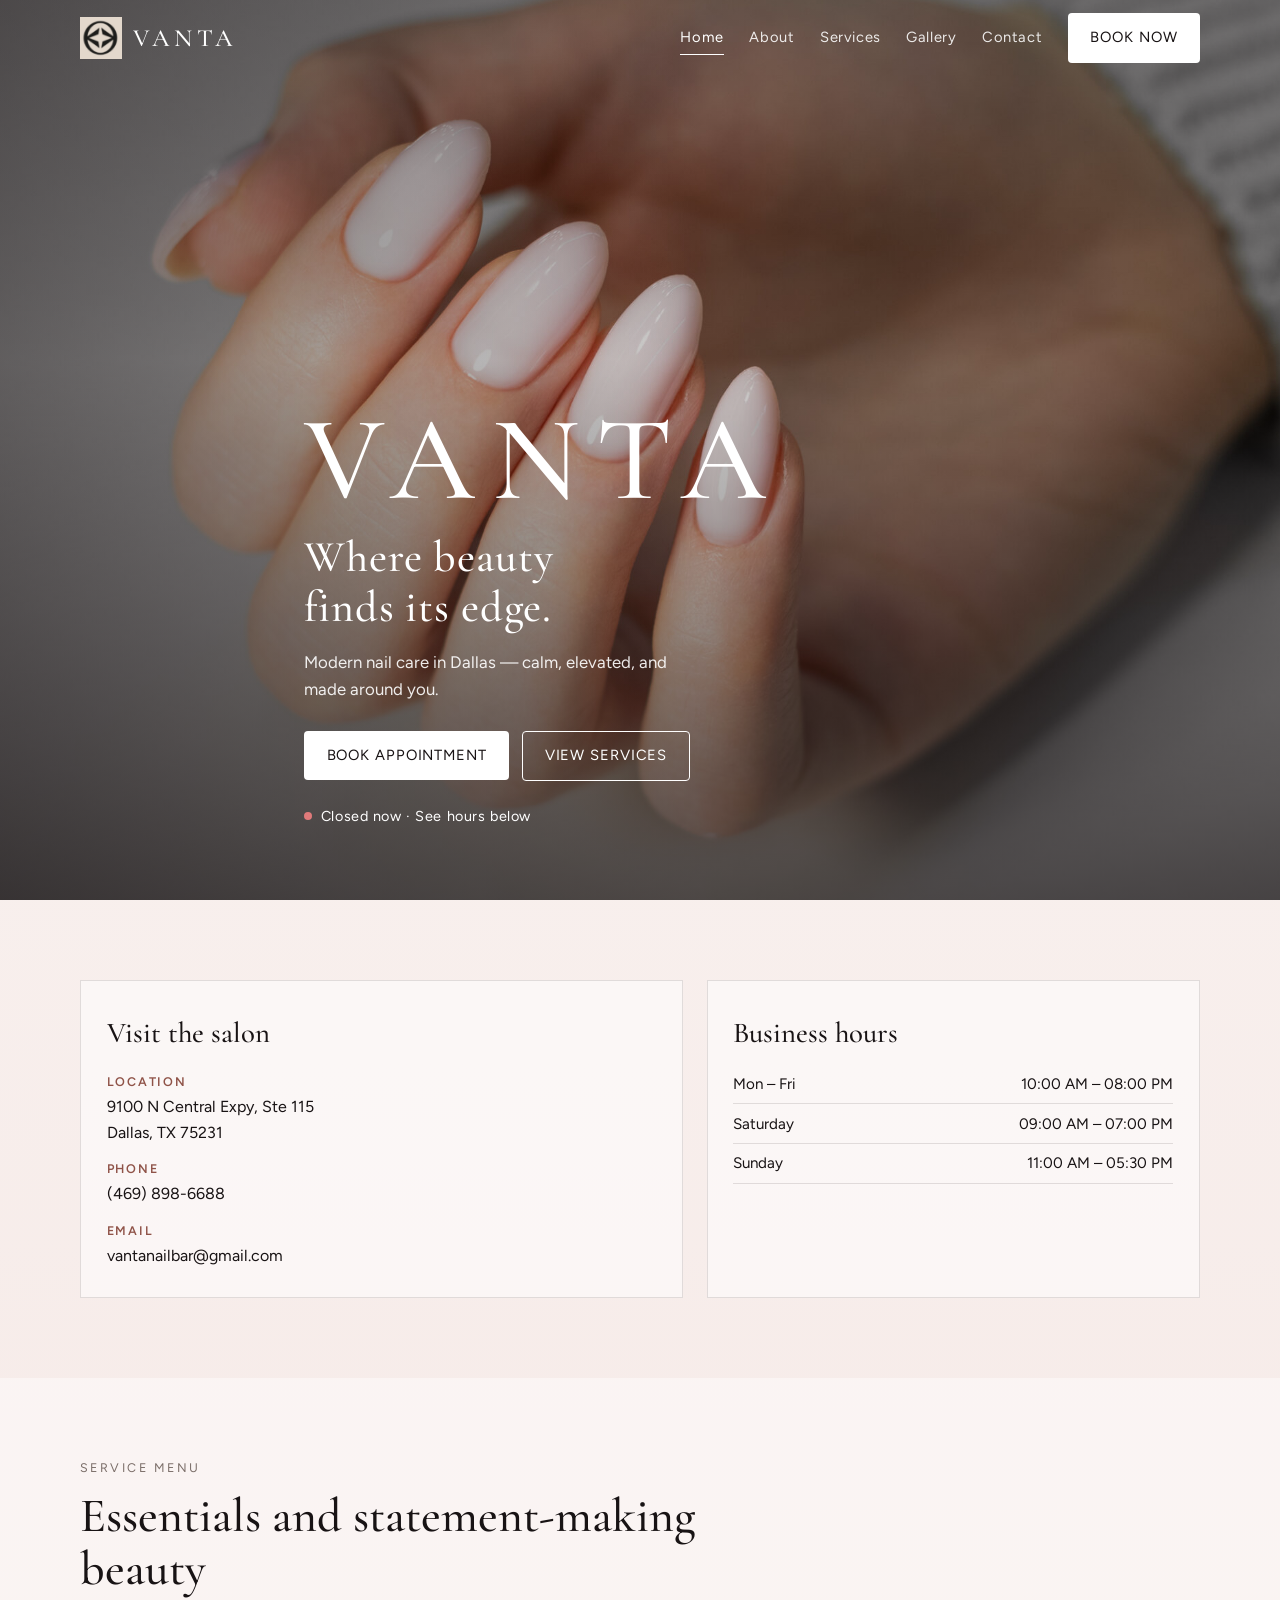
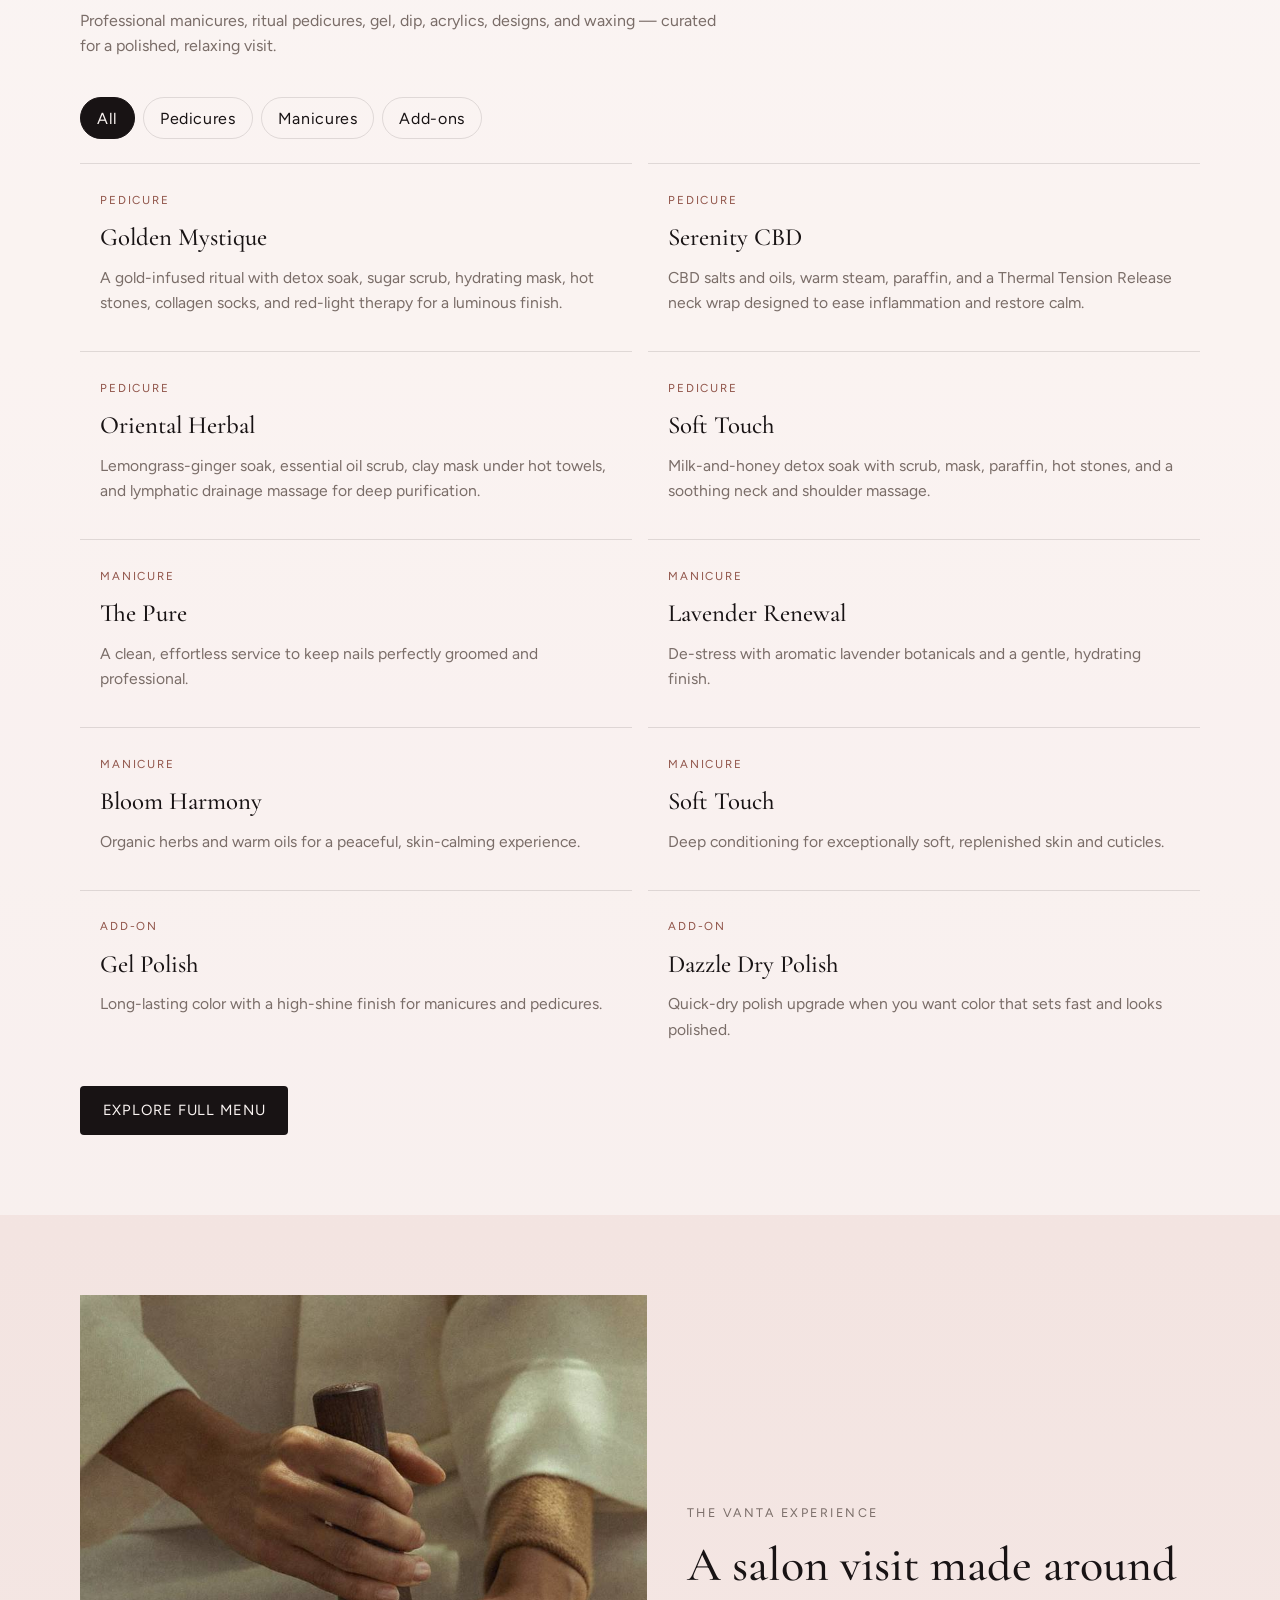
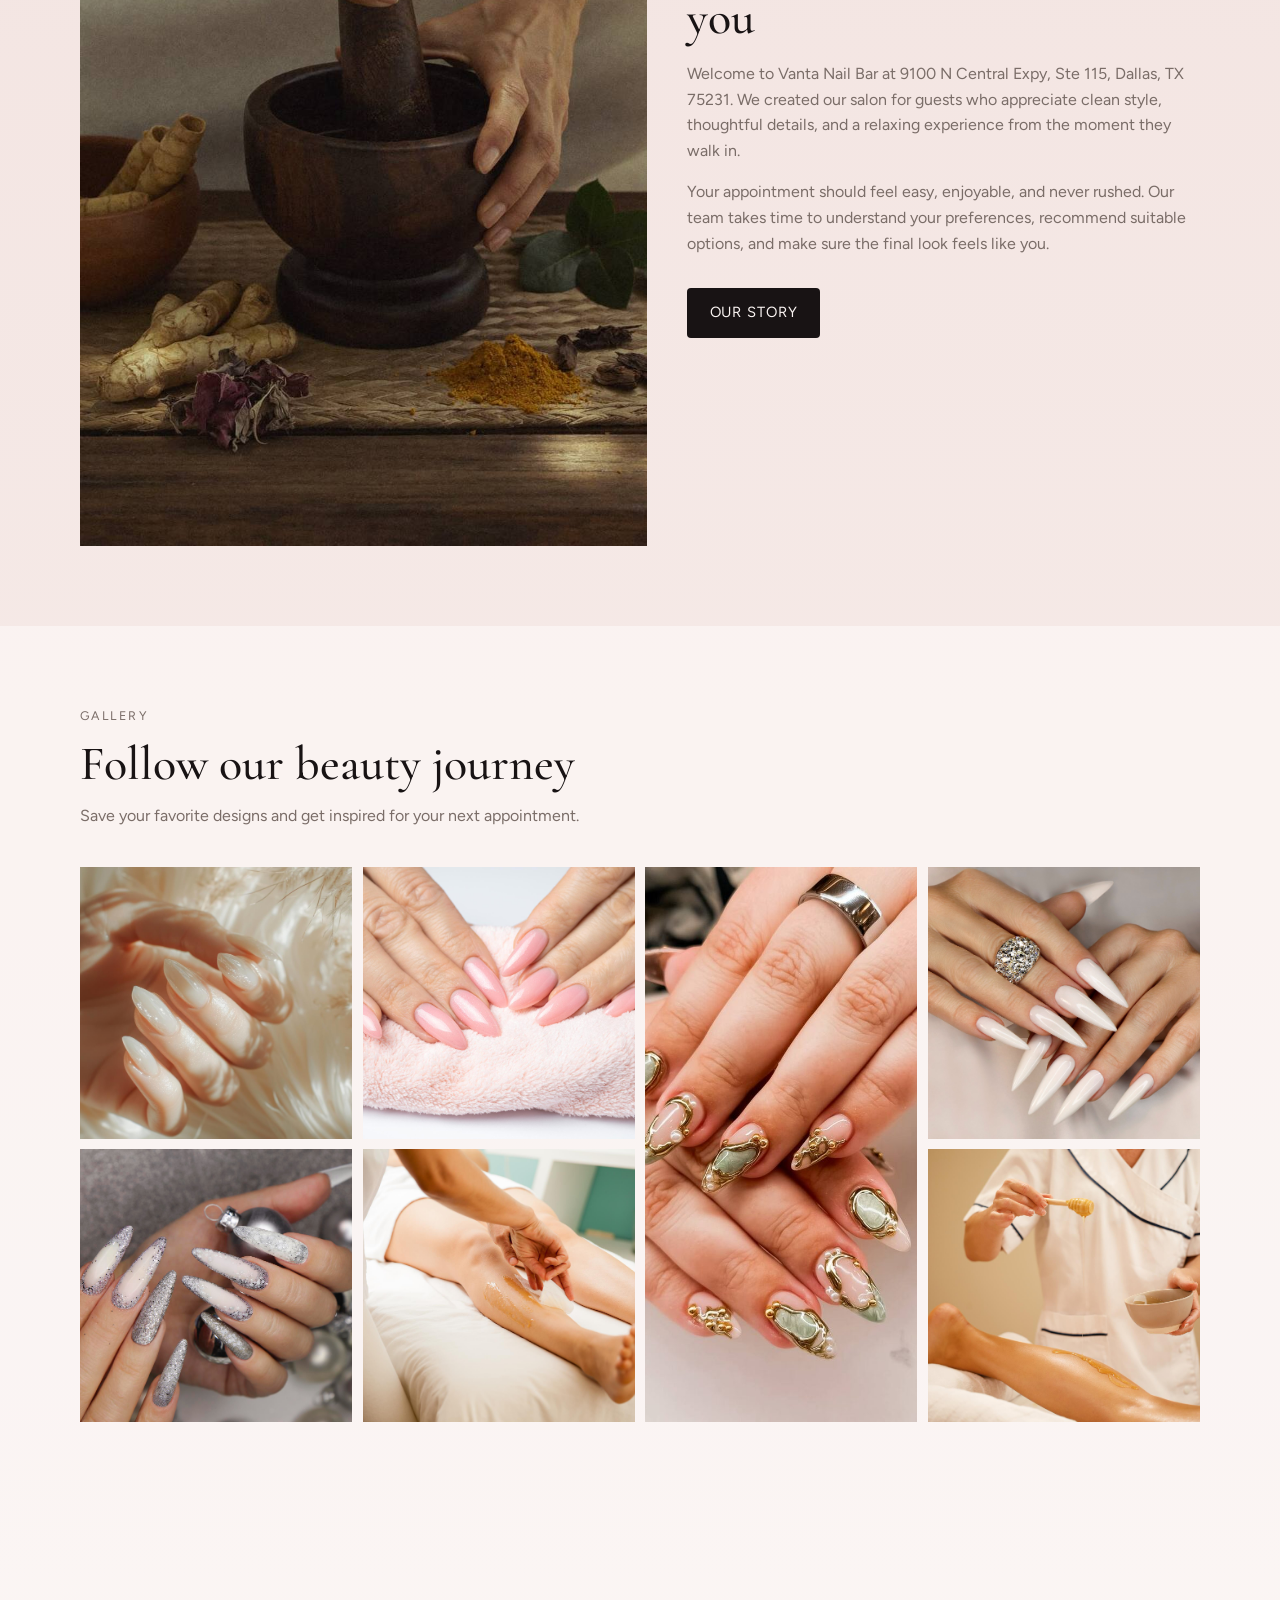
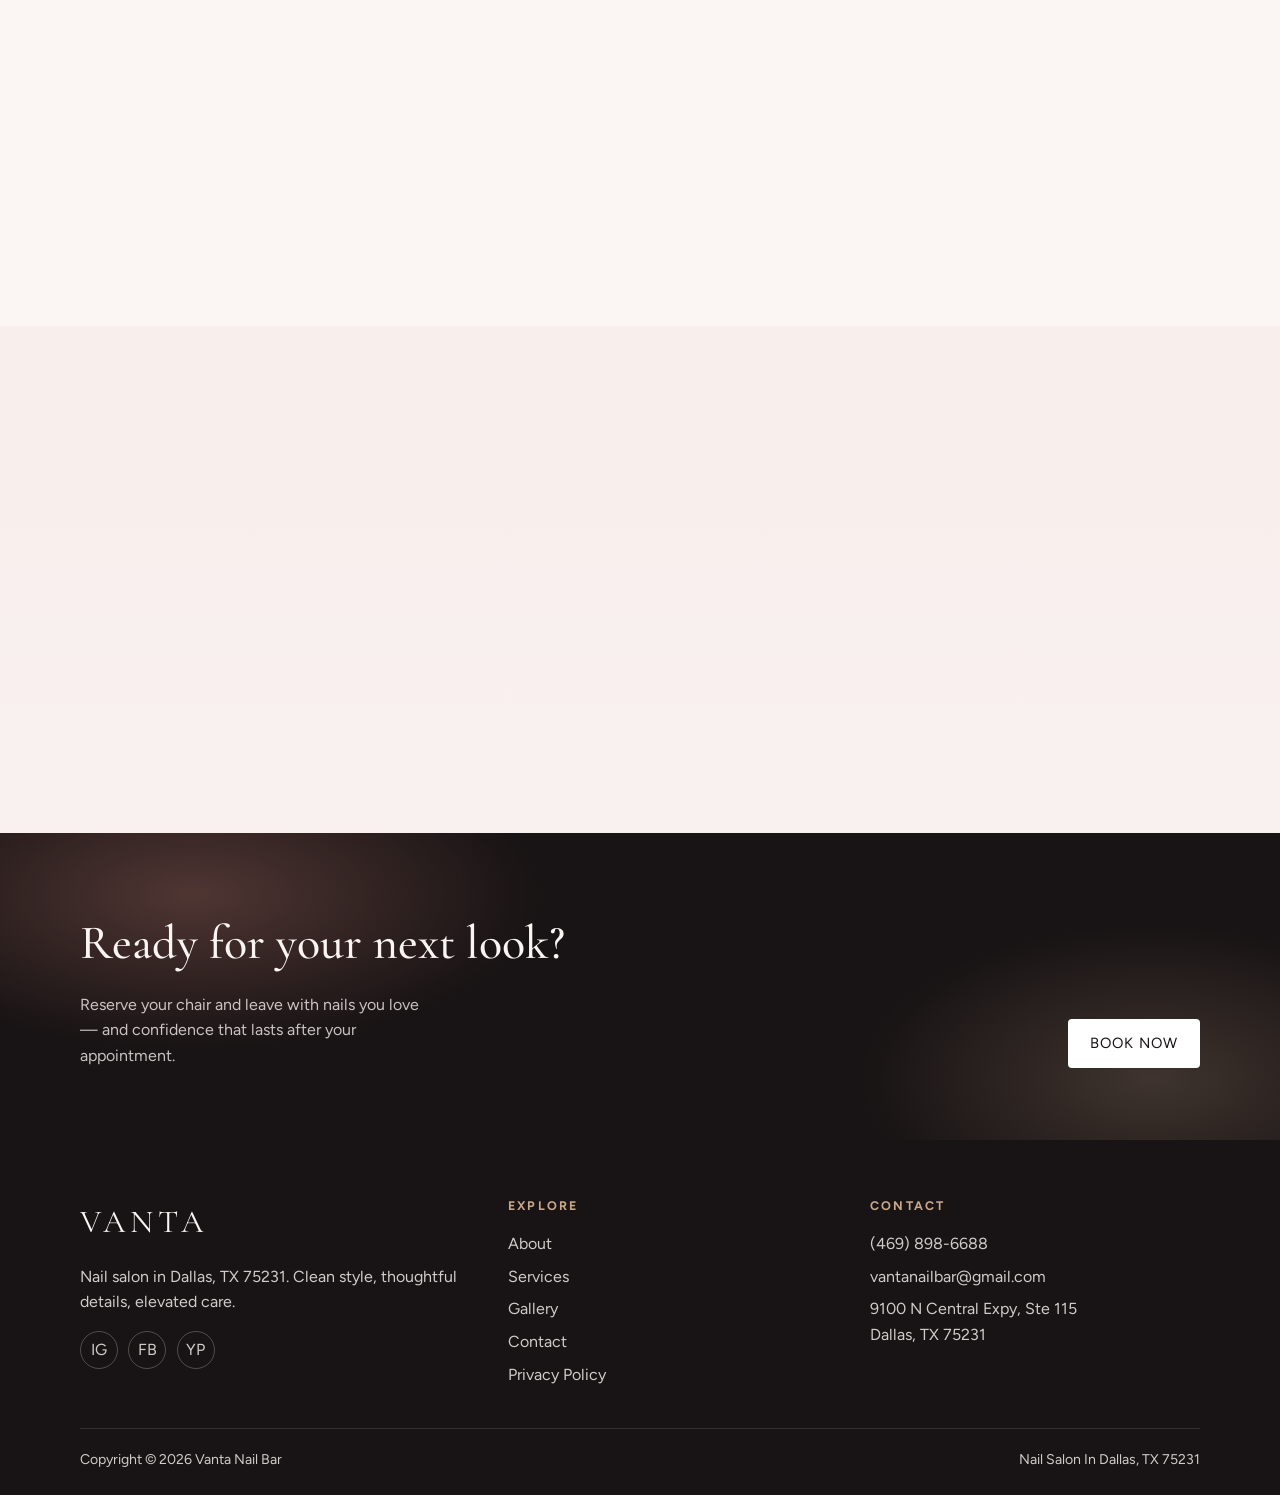
==== vanta-nail-bar/index.html @ d55e59ae "Redesign Vanta Nail Bar as a clean static multi-page site Replace the cluttered WordPress layout wit" ====
<!DOCTYPE html>
<html lang="en">
<head>
  <meta charset="UTF-8" />
  <meta name="viewport" content="width=device-width, initial-scale=1" />
  <title>Vanta Nail Bar | Nail Salon in Dallas, TX 75231</title>
  <meta name="description" content="Vanta Nail Bar is a modern nail salon in Dallas, TX offering manicures, pedicures, gel, acrylic, dip powder, designs, and waxing. Book your appointment today." />
  <link rel="canonical" href="https://vantanailbar.com/" />
  <meta property="og:title" content="Vanta Nail Bar | Dallas Nail Salon" />
  <meta property="og:description" content="Clean style, thoughtful details, and elevated nail care at 9100 N Central Expy, Ste 115, Dallas, TX 75231." />
  <meta property="og:type" content="website" />
  <meta property="og:url" content="https://vantanailbar.com/" />
  <meta property="og:image" content="assets/img/image_8-2048x1365.jpeg" />
  <link rel="icon" href="assets/img/cropped-VANTA_NAILBAR_favicon-192x192.png" />
  <link rel="preconnect" href="https://fonts.googleapis.com" />
  <link rel="preconnect" href="https://fonts.gstatic.com" crossorigin />
  <link href="https://fonts.googleapis.com/css2?family=Cormorant+Garamond:ital,wght@0,400;0,500;0,600;1,400&family=Figtree:wght@400;500;600;700&display=swap" rel="stylesheet" />
  <link rel="stylesheet" href="assets/css/styles.css" />
  <script type="application/ld+json">
  {
    "@context": "https://schema.org",
    "@type": "NailSalon",
    "name": "Vanta Nail Bar",
    "image": "https://vantanailbar.com/wp-content/uploads/2026/07/image_8-2048x1365.jpeg",
    "telephone": "(469) 898-6688",
    "email": "vantanailbar@gmail.com",
    "url": "https://vantanailbar.com/",
    "address": {
      "@type": "PostalAddress",
      "streetAddress": "9100 N Central Expy, Ste 115",
      "addressLocality": "Dallas",
      "addressRegion": "TX",
      "postalCode": "75231",
      "addressCountry": "US"
    },
    "geo": {
      "@type": "GeoCoordinates",
      "latitude": 32.8945,
      "longitude": -96.7692
    },
    "openingHoursSpecification": [
      {"@type":"OpeningHoursSpecification","dayOfWeek":["Monday","Tuesday","Wednesday","Thursday","Friday"],"opens":"10:00","closes":"20:00"},
      {"@type":"OpeningHoursSpecification","dayOfWeek":"Saturday","opens":"09:00","closes":"19:00"},
      {"@type":"OpeningHoursSpecification","dayOfWeek":"Sunday","opens":"11:00","closes":"17:30"}
    ],
    "sameAs": [
      "https://www.instagram.com/vantanailbar",
      "https://www.facebook.com/profile.php?id=61589233480053",
      "https://www.yelp.com/biz/vanta-nail-bar-dallas"
    ]
  }
  </script>
</head>
<body class="has-mobile-book">
  <header class="site-header is-hero">
    <div class="container header-inner">
      <a class="brand" href="index.html" aria-label="Vanta Nail Bar home">
        <img src="assets/img/cropped-VANTA_NAILBAR_favicon-192x192.png" alt="" width="42" height="42" />
        <span class="logo-text">Vanta</span>
      </a>
      <button class="menu-toggle" type="button" aria-label="Open menu" aria-expanded="false">
        <span></span><span></span><span></span>
      </button>
      <nav class="nav" aria-label="Primary">
        <a class="nav-link is-active" href="index.html">Home</a>
        <a class="nav-link" href="about.html">About</a>
        <a class="nav-link" href="services.html">Services</a>
        <a class="nav-link" href="gallery.html">Gallery</a>
        <a class="nav-link" href="contact.html">Contact</a>
        <a class="btn btn-book" href="https://lk.macmarketing.us/VantaNailBar-Booking" target="_blank" rel="noopener">Book Now</a>
      </nav>
    </div>
  </header>

  <main>
    <section class="hero">
      <div class="hero-media" aria-hidden="true">
        <img src="assets/img/image_8-2048x1365.jpeg" alt="" width="2048" height="1365" fetchpriority="high" />
      </div>
      <div class="container hero-content">
        <p class="brand-mark">Vanta</p>
        <h1>Where beauty finds its edge.</h1>
        <p class="hero-lead">Modern nail care in Dallas — calm, elevated, and made around you.</p>
        <div class="hero-actions">
          <a class="btn btn-light" href="https://lk.macmarketing.us/VantaNailBar-Booking" target="_blank" rel="noopener">Book Appointment</a>
          <a class="btn btn-ghost" href="services.html">View Services</a>
        </div>
        <div class="hero-status" data-open-status>
          <span class="status-dot" aria-hidden="true"></span>
          <span data-status-text>Checking hours…</span>
        </div>
      </div>
    </section>

    <section class="section">
      <div class="container visit-grid">
        <div class="visit-panel reveal">
          <h3>Visit the salon</h3>
          <ul class="meta-list">
            <li>
              <strong>Location</strong>
              <a href="https://maps.app.goo.gl/68ca6kn9Uj5E1oPu8" target="_blank" rel="noopener">9100 N Central Expy, Ste 115<br />Dallas, TX 75231</a>
            </li>
            <li>
              <strong>Phone</strong>
              <a href="tel:+14698986688">(469) 898-6688</a>
            </li>
            <li>
              <strong>Email</strong>
              <a href="mailto:vantanailbar@gmail.com">vantanailbar@gmail.com</a>
            </li>
          </ul>
        </div>
        <div class="visit-panel reveal">
          <h3>Business hours</h3>
          <div class="hours-table">
            <div><span>Mon – Fri</span><span>10:00 AM – 08:00 PM</span></div>
            <div><span>Saturday</span><span>09:00 AM – 07:00 PM</span></div>
            <div><span>Sunday</span><span>11:00 AM – 05:30 PM</span></div>
          </div>
        </div>
      </div>
    </section>

    <section class="section section-alt">
      <div class="container">
        <div class="section-head reveal">
          <p class="kicker">Service menu</p>
          <h2>Essentials and statement-making beauty</h2>
          <p>Professional manicures, ritual pedicures, gel, dip, acrylics, designs, and waxing — curated for a polished, relaxing visit.</p>
        </div>

        <div class="service-tabs reveal" role="tablist" aria-label="Service categories">
          <button class="tab-btn is-active" type="button" data-service-tab="all">All</button>
          <button class="tab-btn" type="button" data-service-tab="pedi">Pedicures</button>
          <button class="tab-btn" type="button" data-service-tab="mani">Manicures</button>
          <button class="tab-btn" type="button" data-service-tab="addon">Add-ons</button>
        </div>

        <div class="service-grid">
          <article class="service-item reveal" data-service-cat="pedi">
            <span class="service-tag">Pedicure</span>
            <h3>Golden Mystique</h3>
            <p>A gold-infused ritual with detox soak, sugar scrub, hydrating mask, hot stones, collagen socks, and red-light therapy for a luminous finish.</p>
          </article>
          <article class="service-item reveal" data-service-cat="pedi">
            <span class="service-tag">Pedicure</span>
            <h3>Serenity CBD</h3>
            <p>CBD salts and oils, warm steam, paraffin, and a Thermal Tension Release neck wrap designed to ease inflammation and restore calm.</p>
          </article>
          <article class="service-item reveal" data-service-cat="pedi">
            <span class="service-tag">Pedicure</span>
            <h3>Oriental Herbal</h3>
            <p>Lemongrass-ginger soak, essential oil scrub, clay mask under hot towels, and lymphatic drainage massage for deep purification.</p>
          </article>
          <article class="service-item reveal" data-service-cat="pedi">
            <span class="service-tag">Pedicure</span>
            <h3>Soft Touch</h3>
            <p>Milk-and-honey detox soak with scrub, mask, paraffin, hot stones, and a soothing neck and shoulder massage.</p>
          </article>
          <article class="service-item reveal" data-service-cat="mani">
            <span class="service-tag">Manicure</span>
            <h3>The Pure</h3>
            <p>A clean, effortless service to keep nails perfectly groomed and professional.</p>
          </article>
          <article class="service-item reveal" data-service-cat="mani">
            <span class="service-tag">Manicure</span>
            <h3>Lavender Renewal</h3>
            <p>De-stress with aromatic lavender botanicals and a gentle, hydrating finish.</p>
          </article>
          <article class="service-item reveal" data-service-cat="mani">
            <span class="service-tag">Manicure</span>
            <h3>Bloom Harmony</h3>
            <p>Organic herbs and warm oils for a peaceful, skin-calming experience.</p>
          </article>
          <article class="service-item reveal" data-service-cat="mani">
            <span class="service-tag">Manicure</span>
            <h3>Soft Touch</h3>
            <p>Deep conditioning for exceptionally soft, replenished skin and cuticles.</p>
          </article>
          <article class="service-item reveal" data-service-cat="addon">
            <span class="service-tag">Add-on</span>
            <h3>Gel Polish</h3>
            <p>Long-lasting color with a high-shine finish for manicures and pedicures.</p>
          </article>
          <article class="service-item reveal" data-service-cat="addon">
            <span class="service-tag">Add-on</span>
            <h3>Dazzle Dry Polish</h3>
            <p>Quick-dry polish upgrade when you want color that sets fast and looks polished.</p>
          </article>
        </div>

        <div class="mt-2 reveal">
          <a class="btn btn-primary" href="services.html">Explore full menu</a>
        </div>
      </div>
    </section>

    <section class="section">
      <div class="container split">
        <div class="split-media reveal">
          <img src="assets/img/photo_6_2026-07-13_11-27-45.jpg" alt="Nail detail at Vanta Nail Bar" width="768" height="1152" loading="lazy" />
        </div>
        <div class="split-copy reveal">
          <p class="kicker">The Vanta experience</p>
          <h2>A salon visit made around you</h2>
          <p>Welcome to Vanta Nail Bar at 9100 N Central Expy, Ste 115, Dallas, TX 75231. We created our salon for guests who appreciate clean style, thoughtful details, and a relaxing experience from the moment they walk in.</p>
          <p>Your appointment should feel easy, enjoyable, and never rushed. Our team takes time to understand your preferences, recommend suitable options, and make sure the final look feels like you.</p>
          <a class="btn btn-primary mt-1" href="about.html">Our story</a>
        </div>
      </div>
    </section>

    <section class="section section-alt">
      <div class="container">
        <div class="section-head reveal">
          <p class="kicker">Gallery</p>
          <h2>Follow our beauty journey</h2>
          <p>Save your favorite designs and get inspired for your next appointment.</p>
        </div>
        <div class="gallery-grid">
          <button class="gallery-item reveal" type="button" data-gallery-src="assets/img/110254.jpg" data-gallery-alt="Beautiful nude manicure">
            <img src="assets/img/110254.jpg" alt="Beautiful nude manicure" loading="lazy" />
          </button>
          <button class="gallery-item reveal" type="button" data-gallery-src="assets/img/1993.jpg" data-gallery-alt="Mandala nail design">
            <img src="assets/img/1993.jpg" alt="Mandala nail design" loading="lazy" />
          </button>
          <button class="gallery-item reveal" type="button" data-gallery-src="assets/img/photo_1_2026-07-21_02-21-48-768x1024.jpg" data-gallery-alt="Nail design close-up">
            <img src="assets/img/photo_1_2026-07-21_02-21-48-768x1024.jpg" alt="Nail design close-up" loading="lazy" />
          </button>
          <button class="gallery-item reveal" type="button" data-gallery-src="assets/img/840.jpg" data-gallery-alt="Manicure with gel polish">
            <img src="assets/img/840.jpg" alt="Manicure with gel polish" loading="lazy" />
          </button>
          <button class="gallery-item reveal" type="button" data-gallery-src="assets/img/961.jpg" data-gallery-alt="Gentle nude manicure">
            <img src="assets/img/961.jpg" alt="Gentle nude manicure" loading="lazy" />
          </button>
          <button class="gallery-item reveal" type="button" data-gallery-src="assets/img/2115.jpg" data-gallery-alt="Bright gel polish nails">
            <img src="assets/img/2115.jpg" alt="Bright gel polish nails" loading="lazy" />
          </button>
          <button class="gallery-item reveal" type="button" data-gallery-src="assets/img/2138.jpg" data-gallery-alt="Nail art detail">
            <img src="assets/img/2138.jpg" alt="Nail art detail" loading="lazy" />
          </button>
          <button class="gallery-item reveal" type="button" data-gallery-src="assets/img/photo_9_2026-07-13_11-27-45.jpg" data-gallery-alt="Salon nail finish">
            <img src="assets/img/photo_9_2026-07-13_11-27-45.jpg" alt="Salon nail finish" loading="lazy" />
          </button>
        </div>
        <div class="mt-2 reveal">
          <a class="btn btn-primary" href="gallery.html">View gallery</a>
        </div>
      </div>
    </section>

    <section class="section">
      <div class="container">
        <div class="section-head reveal">
          <p class="kicker">FAQ</p>
          <h2>Before you book</h2>
          <p>Quick answers for a smoother first visit.</p>
        </div>
        <div class="faq-list reveal">
          <details class="details">
            <summary>Do I need an appointment?</summary>
            <div class="details-body">Booking ahead is recommended, especially on weekends. Use Book Now online or call (469) 898-6688.</div>
          </details>
          <details class="details">
            <summary>What services do you offer?</summary>
            <div class="details-body">Manicures, pedicures, gel, acrylic, dip powder, designs, soak-offs, polish changes, and facial/body waxing.</div>
          </details>
          <details class="details">
            <summary>Where are you located?</summary>
            <div class="details-body">9100 N Central Expy, Ste 115, Dallas, TX 75231 — easy to reach from North Central Expressway.</div>
          </details>
        </div>
      </div>
    </section>

    <section class="cta-band">
      <div class="container">
        <div>
          <h2>Ready for your next look?</h2>
          <p>Reserve your chair and leave with nails you love — and confidence that lasts after your appointment.</p>
        </div>
        <a class="btn btn-light" href="https://lk.macmarketing.us/VantaNailBar-Booking" target="_blank" rel="noopener">Book Now</a>
      </div>
    </section>
  </main>

  <footer class="site-footer">
    <div class="container">
      <div class="footer-grid">
        <div>
          <p class="footer-brand">Vanta</p>
          <p>Nail salon in Dallas, TX 75231. Clean style, thoughtful details, elevated care.</p>
          <div class="socials">
            <a href="https://www.instagram.com/vantanailbar" target="_blank" rel="noopener noreferrer" aria-label="Instagram">IG</a>
            <a href="https://www.facebook.com/profile.php?id=61589233480053" target="_blank" rel="noopener noreferrer" aria-label="Facebook">FB</a>
            <a href="https://www.yelp.com/biz/vanta-nail-bar-dallas" target="_blank" rel="noopener noreferrer" aria-label="Yelp">YP</a>
          </div>
        </div>
        <div>
          <h3>Explore</h3>
          <ul class="footer-links">
            <li><a href="about.html">About</a></li>
            <li><a href="services.html">Services</a></li>
            <li><a href="gallery.html">Gallery</a></li>
            <li><a href="contact.html">Contact</a></li>
            <li><a href="privacy.html">Privacy Policy</a></li>
          </ul>
        </div>
        <div>
          <h3>Contact</h3>
          <ul class="footer-links">
            <li><a href="tel:+14698986688">(469) 898-6688</a></li>
            <li><a href="mailto:vantanailbar@gmail.com">vantanailbar@gmail.com</a></li>
            <li><a href="https://maps.app.goo.gl/68ca6kn9Uj5E1oPu8" target="_blank" rel="noopener">9100 N Central Expy, Ste 115<br />Dallas, TX 75231</a></li>
          </ul>
        </div>
      </div>
      <div class="footer-bottom">
        <span>Copyright © <span data-year>2026</span> Vanta Nail Bar</span>
        <span>Nail Salon In Dallas, TX 75231</span>
      </div>
    </div>
  </footer>

  <a class="mobile-book btn btn-primary" href="https://lk.macmarketing.us/VantaNailBar-Booking" target="_blank" rel="noopener">Book Now</a>

  <div class="lightbox" role="dialog" aria-modal="true" aria-label="Image preview">
    <button class="lightbox-close" type="button" aria-label="Close">✕</button>
    <button class="lightbox-nav prev" type="button" aria-label="Previous">‹</button>
    <img src="" alt="" />
    <button class="lightbox-nav next" type="button" aria-label="Next">›</button>
  </div>

  <script src="assets/js/main.js"></script>
</body>
</html>
---- vanta-nail-bar/assets/css/styles.css ----
/* Vanta Nail Bar — redesign */
:root {
  --ink: #181314;
  --ink-soft: #2c2426;
  --blush: #f3e4e1;
  --pearl: #faf4f2;
  --mist: #ebe0dc;
  --rose: #b5766a;
  --rose-deep: #8f5348;
  --champagne: #c9a88a;
  --stone: #7a6d68;
  --line: rgba(24, 19, 20, 0.12);
  --white: #ffffff;
  --shadow: 0 24px 60px rgba(24, 19, 20, 0.12);
  --radius: 4px;
  --font-display: "Cormorant Garamond", Georgia, serif;
  --font-body: "Figtree", "Segoe UI", sans-serif;
  --max: 1120px;
  --header-h: 76px;
  --ease: cubic-bezier(0.22, 1, 0.36, 1);
}

*,
*::before,
*::after {
  box-sizing: border-box;
}

html {
  scroll-behavior: smooth;
}

body {
  margin: 0;
  font-family: var(--font-body);
  color: var(--ink);
  background:
    radial-gradient(1200px 600px at 10% -10%, rgba(181, 118, 106, 0.18), transparent 55%),
    radial-gradient(900px 500px at 100% 0%, rgba(201, 168, 138, 0.16), transparent 50%),
    linear-gradient(180deg, var(--pearl) 0%, var(--blush) 45%, var(--pearl) 100%);
  line-height: 1.6;
  min-height: 100vh;
  -webkit-font-smoothing: antialiased;
}

img {
  max-width: 100%;
  display: block;
}

a {
  color: inherit;
  text-decoration: none;
}

button,
input,
textarea,
select {
  font: inherit;
}

.container {
  width: min(100% - 2.5rem, var(--max));
  margin-inline: auto;
}

.sr-only {
  position: absolute;
  width: 1px;
  height: 1px;
  padding: 0;
  margin: -1px;
  overflow: hidden;
  clip: rect(0, 0, 0, 0);
  border: 0;
}

/* Header */
.site-header {
  position: fixed;
  inset: 0 0 auto;
  z-index: 100;
  height: var(--header-h);
  transition: background 0.35s var(--ease), box-shadow 0.35s var(--ease), backdrop-filter 0.35s var(--ease);
}

.site-header.is-scrolled,
.site-header.is-solid {
  background: rgba(250, 244, 242, 0.92);
  backdrop-filter: blur(14px);
  box-shadow: 0 1px 0 var(--line);
}

.site-header.is-hero:not(.is-scrolled) .logo-text,
.site-header.is-hero:not(.is-scrolled) .nav-link,
.site-header.is-hero:not(.is-scrolled) .menu-toggle {
  color: var(--white);
}

.site-header.is-hero:not(.is-scrolled) .btn-book {
  background: var(--white);
  color: var(--ink);
}

.header-inner {
  height: 100%;
  display: flex;
  align-items: center;
  justify-content: space-between;
  gap: 1rem;
}

.brand {
  display: inline-flex;
  align-items: center;
  gap: 0.7rem;
  z-index: 2;
}

.brand img {
  width: 42px;
  height: 42px;
  object-fit: contain;
}

.logo-text {
  font-family: var(--font-display);
  font-size: 1.55rem;
  letter-spacing: 0.18em;
  text-transform: uppercase;
  font-weight: 500;
  line-height: 1;
}

.nav {
  display: flex;
  align-items: center;
  gap: 1.6rem;
}

.nav-link {
  font-size: 0.92rem;
  letter-spacing: 0.04em;
  position: relative;
  opacity: 0.88;
  transition: opacity 0.2s ease;
}

.nav-link:hover,
.nav-link.is-active {
  opacity: 1;
}

.nav-link::after {
  content: "";
  position: absolute;
  left: 0;
  bottom: -0.35rem;
  width: 100%;
  height: 1px;
  background: currentColor;
  transform: scaleX(0);
  transform-origin: left;
  transition: transform 0.3s var(--ease);
}

.nav-link:hover::after,
.nav-link.is-active::after {
  transform: scaleX(1);
}

.btn {
  display: inline-flex;
  align-items: center;
  justify-content: center;
  gap: 0.5rem;
  min-height: 46px;
  padding: 0.75rem 1.35rem;
  border: 1px solid transparent;
  border-radius: var(--radius);
  font-size: 0.92rem;
  letter-spacing: 0.06em;
  text-transform: uppercase;
  cursor: pointer;
  transition: transform 0.25s var(--ease), background 0.25s ease, color 0.25s ease, border-color 0.25s ease;
}

.btn:hover {
  transform: translateY(-1px);
}

.btn-book,
.btn-primary {
  background: var(--ink);
  color: var(--pearl);
}

.btn-book:hover,
.btn-primary:hover {
  background: var(--ink-soft);
}

.btn-ghost {
  background: transparent;
  border-color: currentColor;
  color: inherit;
}

.btn-light {
  background: var(--white);
  color: var(--ink);
}

.menu-toggle {
  display: none;
  width: 44px;
  height: 44px;
  border: 0;
  background: transparent;
  color: var(--ink);
  cursor: pointer;
  padding: 0;
}

.menu-toggle span {
  display: block;
  width: 22px;
  height: 1.5px;
  margin: 5px auto;
  background: currentColor;
  transition: transform 0.3s var(--ease), opacity 0.2s ease;
}

.menu-toggle[aria-expanded="true"] span:nth-child(1) {
  transform: translateY(6.5px) rotate(45deg);
}

.menu-toggle[aria-expanded="true"] span:nth-child(2) {
  opacity: 0;
}

.menu-toggle[aria-expanded="true"] span:nth-child(3) {
  transform: translateY(-6.5px) rotate(-45deg);
}

/* Hero */
.hero {
  position: relative;
  min-height: 100vh;
  min-height: 100svh;
  display: grid;
  align-items: end;
  color: var(--white);
  overflow: hidden;
}

.hero-media {
  position: absolute;
  inset: 0;
}

.hero-media img {
  width: 100%;
  height: 100%;
  object-fit: cover;
  transform: scale(1.04);
  animation: hero-zoom 18s var(--ease) infinite alternate;
}

.hero-media::after {
  content: "";
  position: absolute;
  inset: 0;
  background:
    linear-gradient(180deg, rgba(24, 19, 20, 0.35) 0%, rgba(24, 19, 20, 0.2) 40%, rgba(24, 19, 20, 0.72) 100%),
    linear-gradient(90deg, rgba(24, 19, 20, 0.45), transparent 55%);
}

.hero-content {
  position: relative;
  z-index: 1;
  padding: calc(var(--header-h) + 4rem) 0 4.5rem;
  max-width: 42rem;
}

.brand-mark {
  font-family: var(--font-display);
  font-size: clamp(3.8rem, 11vw, 7.5rem);
  line-height: 0.9;
  letter-spacing: 0.14em;
  text-transform: uppercase;
  font-weight: 500;
  margin: 0 0 1.1rem;
  opacity: 0;
  animation: rise 1s var(--ease) 0.15s forwards;
}

.hero h1 {
  margin: 0 0 1rem;
  font-family: var(--font-display);
  font-size: clamp(1.8rem, 4vw, 2.75rem);
  font-weight: 500;
  letter-spacing: 0.02em;
  line-height: 1.15;
  max-width: 16ch;
  opacity: 0;
  animation: rise 1s var(--ease) 0.3s forwards;
}

.hero-lead {
  margin: 0 0 1.8rem;
  max-width: 34ch;
  font-size: 1.05rem;
  color: rgba(255, 255, 255, 0.9);
  opacity: 0;
  animation: rise 1s var(--ease) 0.45s forwards;
}

.hero-actions {
  display: flex;
  flex-wrap: wrap;
  gap: 0.8rem;
  opacity: 0;
  animation: rise 1s var(--ease) 0.6s forwards;
}

.hero-status {
  margin-top: 1.5rem;
  display: inline-flex;
  align-items: center;
  gap: 0.55rem;
  font-size: 0.9rem;
  letter-spacing: 0.04em;
  opacity: 0;
  animation: rise 1s var(--ease) 0.75s forwards;
}

.status-dot {
  width: 8px;
  height: 8px;
  border-radius: 50%;
  background: #7dcea0;
  box-shadow: 0 0 0 0 rgba(125, 206, 160, 0.6);
  animation: pulse 2s ease infinite;
}

.status-dot.is-closed {
  background: #e07a7a;
  box-shadow: none;
  animation: none;
}

@keyframes pulse {
  0% { box-shadow: 0 0 0 0 rgba(125, 206, 160, 0.55); }
  70% { box-shadow: 0 0 0 10px rgba(125, 206, 160, 0); }
  100% { box-shadow: 0 0 0 0 rgba(125, 206, 160, 0); }
}

@keyframes rise {
  from { opacity: 0; transform: translateY(22px); }
  to { opacity: 1; transform: translateY(0); }
}

@keyframes hero-zoom {
  from { transform: scale(1.04); }
  to { transform: scale(1.1); }
}

/* Page hero (inner) */
.page-hero {
  padding: calc(var(--header-h) + 4.5rem) 0 3.5rem;
  position: relative;
  overflow: hidden;
}

.page-hero::before {
  content: "";
  position: absolute;
  inset: 0;
  background:
    radial-gradient(700px 280px at 80% 0%, rgba(181, 118, 106, 0.2), transparent 70%),
    linear-gradient(180deg, rgba(255, 255, 255, 0.35), transparent);
  pointer-events: none;
}

.page-hero .container {
  position: relative;
}

.page-kicker {
  margin: 0 0 0.75rem;
  font-size: 0.8rem;
  letter-spacing: 0.22em;
  text-transform: uppercase;
  color: var(--rose-deep);
}

.page-hero h1 {
  margin: 0 0 0.9rem;
  font-family: var(--font-display);
  font-size: clamp(2.6rem, 6vw, 4.4rem);
  font-weight: 500;
  line-height: 1.05;
  letter-spacing: 0.02em;
}

.page-hero p {
  margin: 0;
  max-width: 42ch;
  color: var(--stone);
  font-size: 1.08rem;
}

/* Sections */
.section {
  padding: 5rem 0;
}

.section-alt {
  background: rgba(255, 255, 255, 0.42);
}

.section-head {
  display: grid;
  gap: 0.75rem;
  margin-bottom: 2.4rem;
  max-width: 40rem;
}

.section-head h2 {
  margin: 0;
  font-family: var(--font-display);
  font-size: clamp(2rem, 4vw, 3rem);
  font-weight: 500;
  line-height: 1.1;
}

.section-head p {
  margin: 0;
  color: var(--stone);
}

.kicker {
  margin: 0;
  font-size: 0.78rem;
  letter-spacing: 0.2em;
  text-transform: uppercase;
  color: var(--rose-deep);
}

/* Visit strip */
.visit-grid {
  display: grid;
  grid-template-columns: 1.1fr 0.9fr;
  gap: 1.5rem;
}

.visit-panel {
  padding: 1.8rem 1.6rem;
  background: rgba(255, 255, 255, 0.55);
  border: 1px solid var(--line);
}

.visit-panel h3 {
  margin: 0 0 1rem;
  font-family: var(--font-display);
  font-size: 1.8rem;
  font-weight: 500;
}

.meta-list {
  list-style: none;
  margin: 0;
  padding: 0;
  display: grid;
  gap: 0.85rem;
}

.meta-list li {
  display: grid;
  gap: 0.15rem;
}

.meta-list strong {
  font-size: 0.78rem;
  letter-spacing: 0.14em;
  text-transform: uppercase;
  color: var(--rose-deep);
  font-weight: 600;
}

.meta-list a:hover {
  color: var(--rose-deep);
}

.hours-table {
  display: grid;
  gap: 0.45rem;
  margin: 0;
}

.hours-table div {
  display: flex;
  justify-content: space-between;
  gap: 1rem;
  padding-bottom: 0.45rem;
  border-bottom: 1px solid var(--line);
  font-size: 0.95rem;
}

/* Service preview */
.service-tabs {
  display: flex;
  flex-wrap: wrap;
  gap: 0.5rem;
  margin-bottom: 1.5rem;
}

.tab-btn {
  border: 1px solid var(--line);
  background: transparent;
  color: var(--ink);
  min-height: 40px;
  padding: 0.45rem 1rem;
  border-radius: 999px;
  cursor: pointer;
  letter-spacing: 0.04em;
  transition: background 0.2s ease, color 0.2s ease, border-color 0.2s ease;
}

.tab-btn.is-active,
.tab-btn:hover {
  background: var(--ink);
  border-color: var(--ink);
  color: var(--pearl);
}

.service-grid {
  display: grid;
  grid-template-columns: repeat(2, 1fr);
  gap: 1rem;
}

.service-item {
  padding: 1.35rem 1.25rem 1.25rem;
  border-top: 1px solid var(--line);
  background: transparent;
}

.service-item[hidden] {
  display: none !important;
}

.service-item h3 {
  margin: 0 0 0.45rem;
  font-family: var(--font-display);
  font-size: 1.55rem;
  font-weight: 500;
}

.service-item p {
  margin: 0;
  color: var(--stone);
  font-size: 0.98rem;
}

.service-tag {
  display: inline-block;
  margin-bottom: 0.55rem;
  font-size: 0.72rem;
  letter-spacing: 0.16em;
  text-transform: uppercase;
  color: var(--rose-deep);
}

.menu-block + .menu-block {
  margin-top: 2.75rem;
}

.menu-block h3 {
  margin: 0 0 1rem;
  font-family: var(--font-display);
  font-size: 2rem;
  font-weight: 500;
}

.menu-list {
  display: grid;
  gap: 0;
  border-top: 1px solid var(--line);
}

.menu-row {
  display: grid;
  grid-template-columns: 1fr auto;
  gap: 1rem;
  padding: 1rem 0;
  border-bottom: 1px solid var(--line);
  align-items: start;
}

.menu-row h4 {
  margin: 0 0 0.25rem;
  font-size: 1.05rem;
  font-weight: 600;
}

.menu-row p {
  margin: 0;
  color: var(--stone);
  font-size: 0.95rem;
}

.menu-cat {
  margin: 0;
  font-size: 0.72rem;
  letter-spacing: 0.14em;
  text-transform: uppercase;
  color: var(--rose-deep);
}

.details {
  border-bottom: 1px solid var(--line);
}

.details summary {
  list-style: none;
  cursor: pointer;
  display: flex;
  justify-content: space-between;
  gap: 1rem;
  padding: 1.1rem 0;
  font-weight: 600;
}

.details summary::-webkit-details-marker {
  display: none;
}

.details summary::after {
  content: "+";
  font-weight: 400;
  font-size: 1.25rem;
  line-height: 1;
  color: var(--rose-deep);
}

.details[open] summary::after {
  content: "–";
}

.details-body {
  padding: 0 0 1.1rem;
  color: var(--stone);
}

/* Experience */
.split {
  display: grid;
  grid-template-columns: 1.05fr 0.95fr;
  gap: 2.5rem;
  align-items: center;
}

.split-media {
  position: relative;
  min-height: 420px;
  overflow: hidden;
}

.split-media img {
  width: 100%;
  height: 100%;
  object-fit: cover;
  min-height: 420px;
}

.split-copy h2 {
  margin: 0 0 1rem;
  font-family: var(--font-display);
  font-size: clamp(2rem, 4vw, 3rem);
  font-weight: 500;
  line-height: 1.1;
}

.split-copy p {
  margin: 0 0 1rem;
  color: var(--stone);
}

.feature-list {
  list-style: none;
  margin: 1.5rem 0 0;
  padding: 0;
  display: grid;
  gap: 0.9rem;
}

.feature-list li {
  display: grid;
  grid-template-columns: 18px 1fr;
  gap: 0.75rem;
  align-items: start;
}

.feature-list li::before {
  content: "";
  width: 8px;
  height: 8px;
  margin-top: 0.45rem;
  border-radius: 50%;
  background: var(--rose);
}

.feature-list strong {
  display: block;
  margin-bottom: 0.15rem;
}

.feature-list span {
  color: var(--stone);
  font-size: 0.95rem;
}

/* Gallery */
.gallery-grid {
  display: grid;
  grid-template-columns: repeat(4, 1fr);
  gap: 0.65rem;
}

.gallery-item {
  position: relative;
  overflow: hidden;
  aspect-ratio: 1;
  cursor: zoom-in;
  border: 0;
  padding: 0;
  background: var(--mist);
}

.gallery-item img {
  width: 100%;
  height: 100%;
  object-fit: cover;
  transition: transform 0.7s var(--ease);
}

.gallery-item:hover img {
  transform: scale(1.06);
}

.gallery-item:nth-child(3),
.gallery-item:nth-child(8) {
  grid-row: span 2;
  aspect-ratio: auto;
  min-height: 100%;
}

.lightbox {
  position: fixed;
  inset: 0;
  z-index: 200;
  background: rgba(24, 19, 20, 0.92);
  display: grid;
  place-items: center;
  padding: 1.5rem;
  opacity: 0;
  visibility: hidden;
  transition: opacity 0.25s ease, visibility 0.25s ease;
}

.lightbox.is-open {
  opacity: 1;
  visibility: visible;
}

.lightbox img {
  max-width: min(92vw, 980px);
  max-height: 82vh;
  object-fit: contain;
}

.lightbox-close,
.lightbox-nav {
  position: absolute;
  border: 0;
  background: rgba(255, 255, 255, 0.1);
  color: white;
  width: 44px;
  height: 44px;
  border-radius: 50%;
  cursor: pointer;
}

.lightbox-close {
  top: 1.2rem;
  right: 1.2rem;
}

.lightbox-nav.prev { left: 1rem; }
.lightbox-nav.next { right: 1rem; }

/* CTA band */
.cta-band {
  position: relative;
  overflow: hidden;
  color: var(--pearl);
  background: var(--ink);
  padding: 4.5rem 0;
}

.cta-band::before {
  content: "";
  position: absolute;
  inset: 0;
  background:
    radial-gradient(500px 220px at 15% 20%, rgba(181, 118, 106, 0.35), transparent 70%),
    radial-gradient(420px 220px at 90% 80%, rgba(201, 168, 138, 0.22), transparent 70%);
}

.cta-band .container {
  position: relative;
  display: flex;
  flex-wrap: wrap;
  justify-content: space-between;
  gap: 1.5rem;
  align-items: end;
}

.cta-band h2 {
  margin: 0 0 0.6rem;
  font-family: var(--font-display);
  font-size: clamp(2rem, 4vw, 3rem);
  font-weight: 500;
}

.cta-band p {
  margin: 0;
  max-width: 36ch;
  color: rgba(250, 244, 242, 0.78);
}

/* Contact */
.contact-layout {
  display: grid;
  grid-template-columns: 0.9fr 1.1fr;
  gap: 2rem;
}

.contact-form {
  display: grid;
  gap: 0.9rem;
  padding: 1.5rem;
  background: rgba(255, 255, 255, 0.6);
  border: 1px solid var(--line);
}

.form-row {
  display: grid;
  gap: 0.35rem;
}

.form-row label {
  font-size: 0.8rem;
  letter-spacing: 0.08em;
  text-transform: uppercase;
  color: var(--stone);
}

.form-row input,
.form-row select,
.form-row textarea {
  width: 100%;
  border: 1px solid var(--line);
  background: var(--white);
  color: var(--ink);
  padding: 0.8rem 0.9rem;
  border-radius: var(--radius);
}

.form-row textarea {
  min-height: 140px;
  resize: vertical;
}

.form-check {
  display: grid;
  grid-template-columns: 18px 1fr;
  gap: 0.65rem;
  align-items: start;
  font-size: 0.88rem;
  color: var(--stone);
}

.map-embed {
  border: 1px solid var(--line);
  min-height: 320px;
  background: var(--mist);
}

.map-embed iframe {
  width: 100%;
  height: 100%;
  min-height: 320px;
  border: 0;
}

.form-note {
  margin: 0;
  font-size: 0.9rem;
  color: var(--stone);
}

.form-note.is-success {
  color: #2f6b4f;
}

/* FAQ */
.faq-list {
  display: grid;
  gap: 0;
  border-top: 1px solid var(--line);
}

/* Footer */
.site-footer {
  padding: 3.5rem 0 1.5rem;
  background: var(--ink);
  color: rgba(250, 244, 242, 0.82);
}

.footer-grid {
  display: grid;
  grid-template-columns: 1.2fr 1fr 1fr;
  gap: 2rem;
  margin-bottom: 2.5rem;
}

.footer-brand {
  font-family: var(--font-display);
  font-size: 2rem;
  letter-spacing: 0.16em;
  text-transform: uppercase;
  color: var(--pearl);
  margin: 0 0 0.75rem;
}

.site-footer h3 {
  margin: 0 0 0.9rem;
  font-size: 0.78rem;
  letter-spacing: 0.18em;
  text-transform: uppercase;
  color: var(--champagne);
}

.footer-links {
  list-style: none;
  margin: 0;
  padding: 0;
  display: grid;
  gap: 0.45rem;
}

.footer-links a:hover {
  color: var(--pearl);
}

.socials {
  display: flex;
  gap: 0.65rem;
  margin-top: 1rem;
}

.socials a {
  width: 38px;
  height: 38px;
  border: 1px solid rgba(250, 244, 242, 0.25);
  display: grid;
  place-items: center;
  border-radius: 50%;
  transition: background 0.2s ease, border-color 0.2s ease;
}

.socials a:hover {
  background: rgba(250, 244, 242, 0.1);
  border-color: rgba(250, 244, 242, 0.5);
}

.footer-bottom {
  display: flex;
  flex-wrap: wrap;
  justify-content: space-between;
  gap: 0.75rem;
  padding-top: 1.25rem;
  border-top: 1px solid rgba(250, 244, 242, 0.12);
  font-size: 0.88rem;
}

/* Mobile book bar */
.mobile-book {
  display: none;
  position: fixed;
  left: 1rem;
  right: 1rem;
  bottom: 1rem;
  z-index: 90;
  justify-content: center;
  box-shadow: var(--shadow);
}

/* Reveal */
.reveal {
  opacity: 0;
  transform: translateY(28px);
  transition: opacity 0.8s var(--ease), transform 0.8s var(--ease);
}

.reveal.is-in {
  opacity: 1;
  transform: translateY(0);
}

/* Utilities */
.mt-1 { margin-top: 1rem; }
.mt-2 { margin-top: 1.5rem; }
.text-center { text-align: center; }

@media (max-width: 960px) {
  .visit-grid,
  .split,
  .contact-layout,
  .footer-grid {
    grid-template-columns: 1fr;
  }

  .gallery-grid {
    grid-template-columns: repeat(2, 1fr);
  }

  .gallery-item:nth-child(3),
  .gallery-item:nth-child(8) {
    grid-row: auto;
    aspect-ratio: 1;
  }

  .service-grid {
    grid-template-columns: 1fr;
  }
}

@media (max-width: 820px) {
  .menu-toggle {
    display: inline-block;
  }

  .nav {
    position: fixed;
    inset: 0 0 0 auto;
    width: min(84vw, 340px);
    background: var(--pearl);
    flex-direction: column;
    align-items: flex-start;
    padding: calc(var(--header-h) + 1.5rem) 1.5rem 2rem;
    gap: 1.1rem;
    transform: translateX(105%);
    transition: transform 0.35s var(--ease);
    box-shadow: var(--shadow);
  }

  .nav.is-open {
    transform: translateX(0);
  }

  .site-header.is-hero:not(.is-scrolled) .nav-link {
    color: var(--ink);
  }

  .nav .btn-book {
    width: 100%;
    margin-top: 0.5rem;
  }

  .mobile-book {
    display: flex;
  }

  .mobile-book .btn {
    width: 100%;
  }

  body.has-mobile-book {
    padding-bottom: 5.5rem;
  }

  .header-inner .btn-book {
    display: none;
  }
}

@media (max-width: 560px) {
  .container {
    width: min(100% - 1.5rem, var(--max));
  }

  .hero-content {
    padding-bottom: 3.5rem;
  }

  .section {
    padding: 3.5rem 0;
  }

  .menu-row {
    grid-template-columns: 1fr;
  }
}
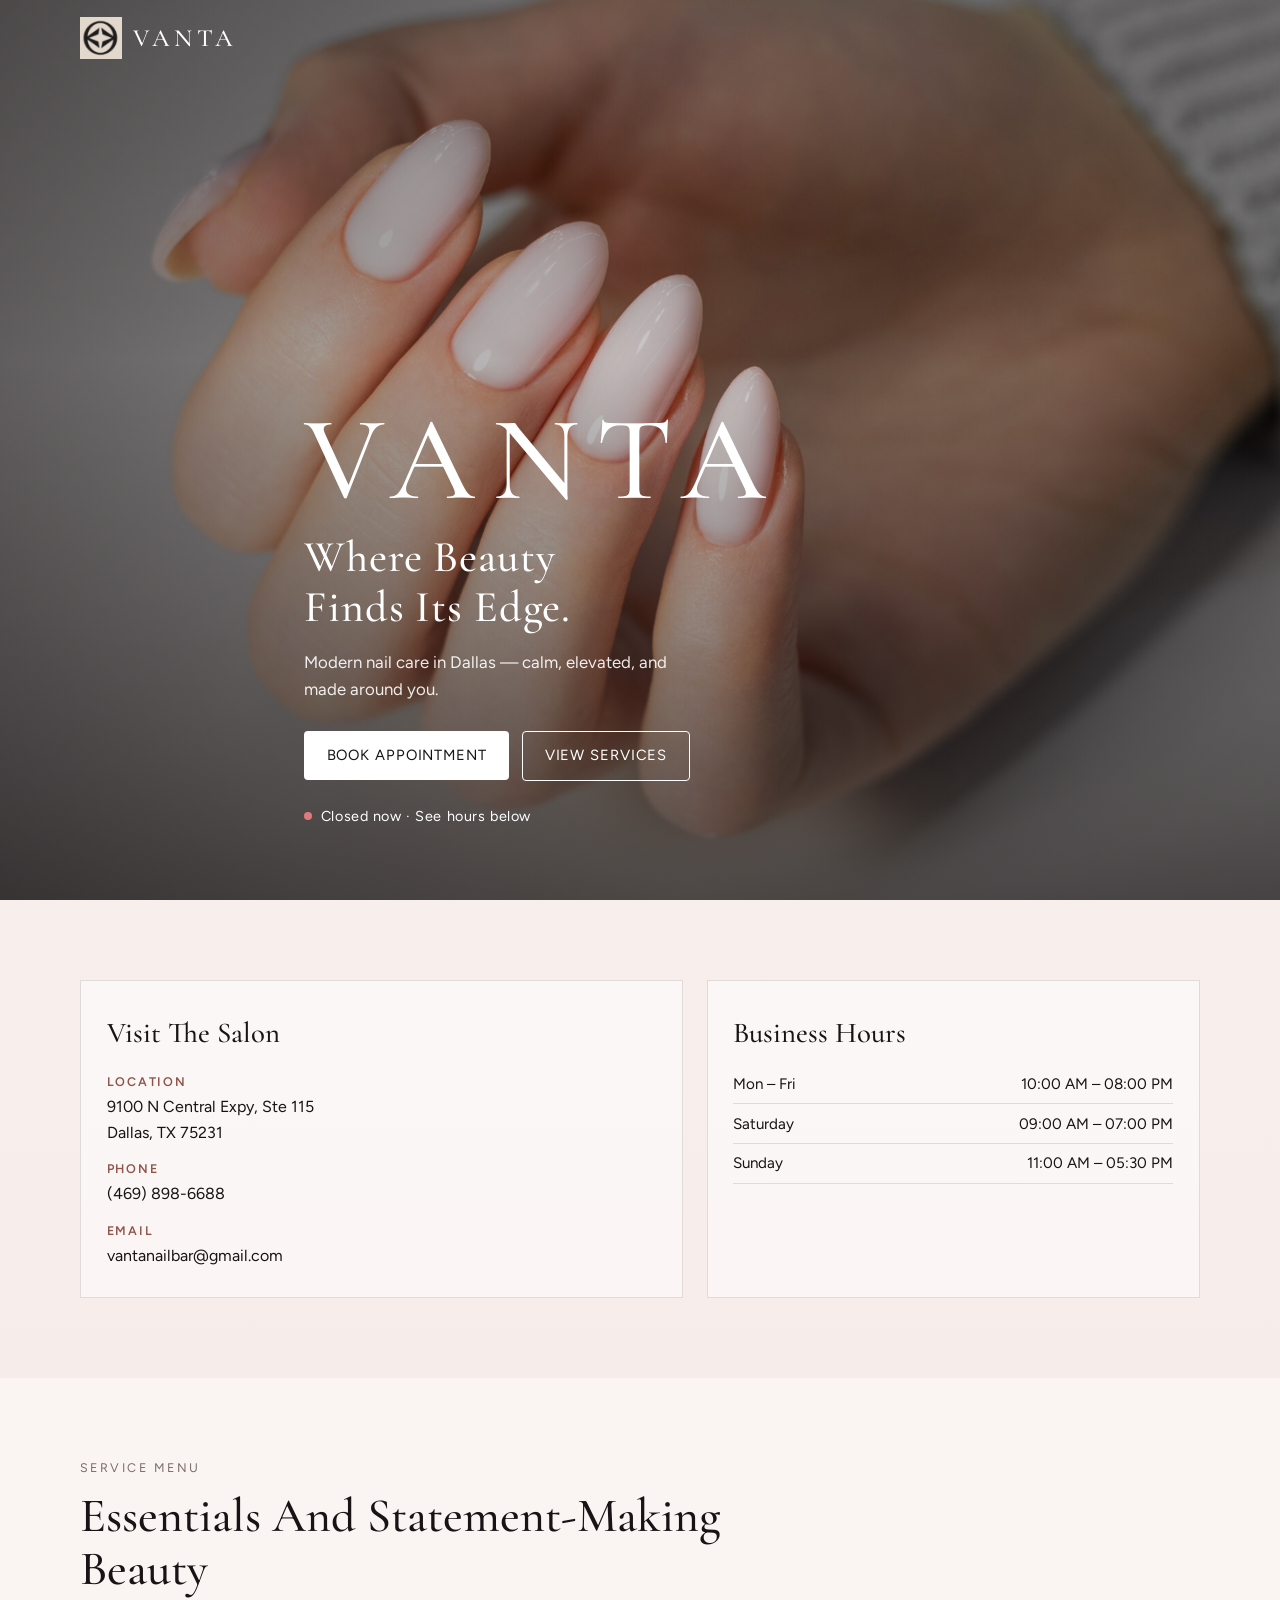
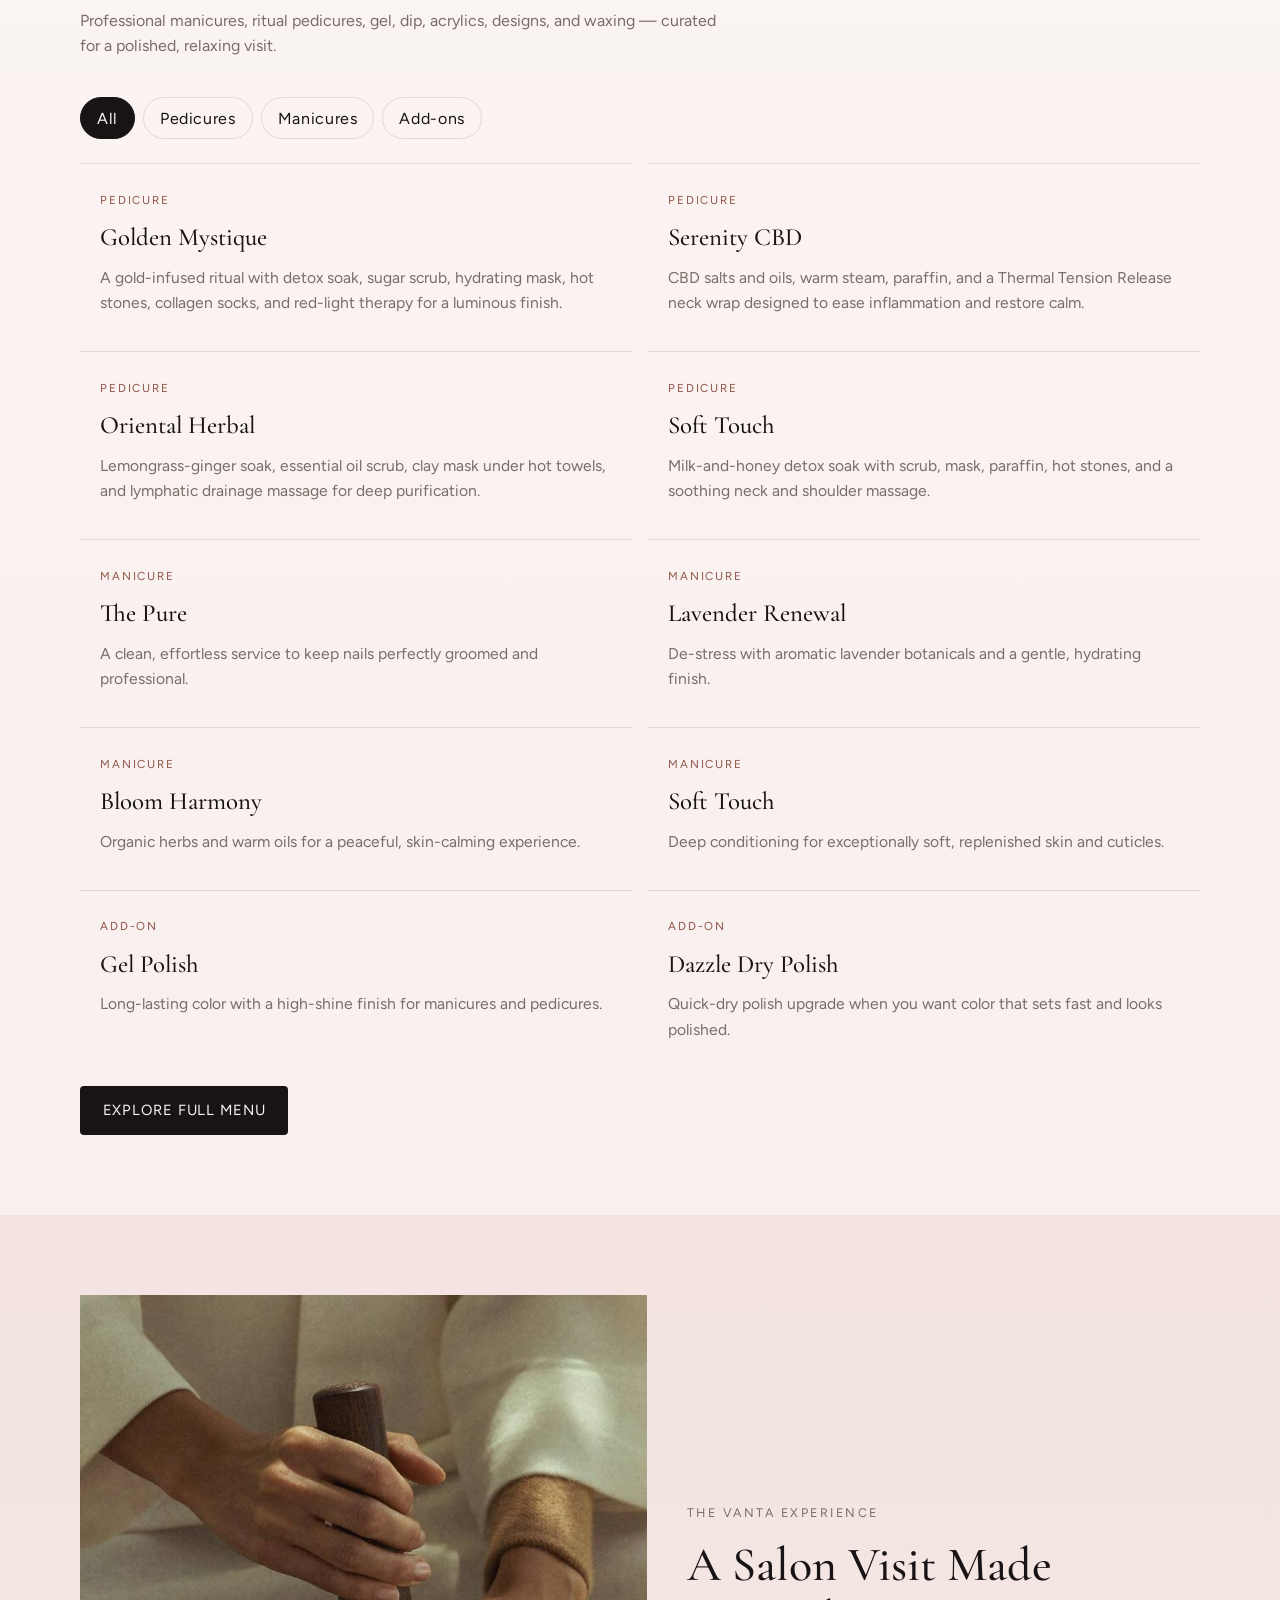
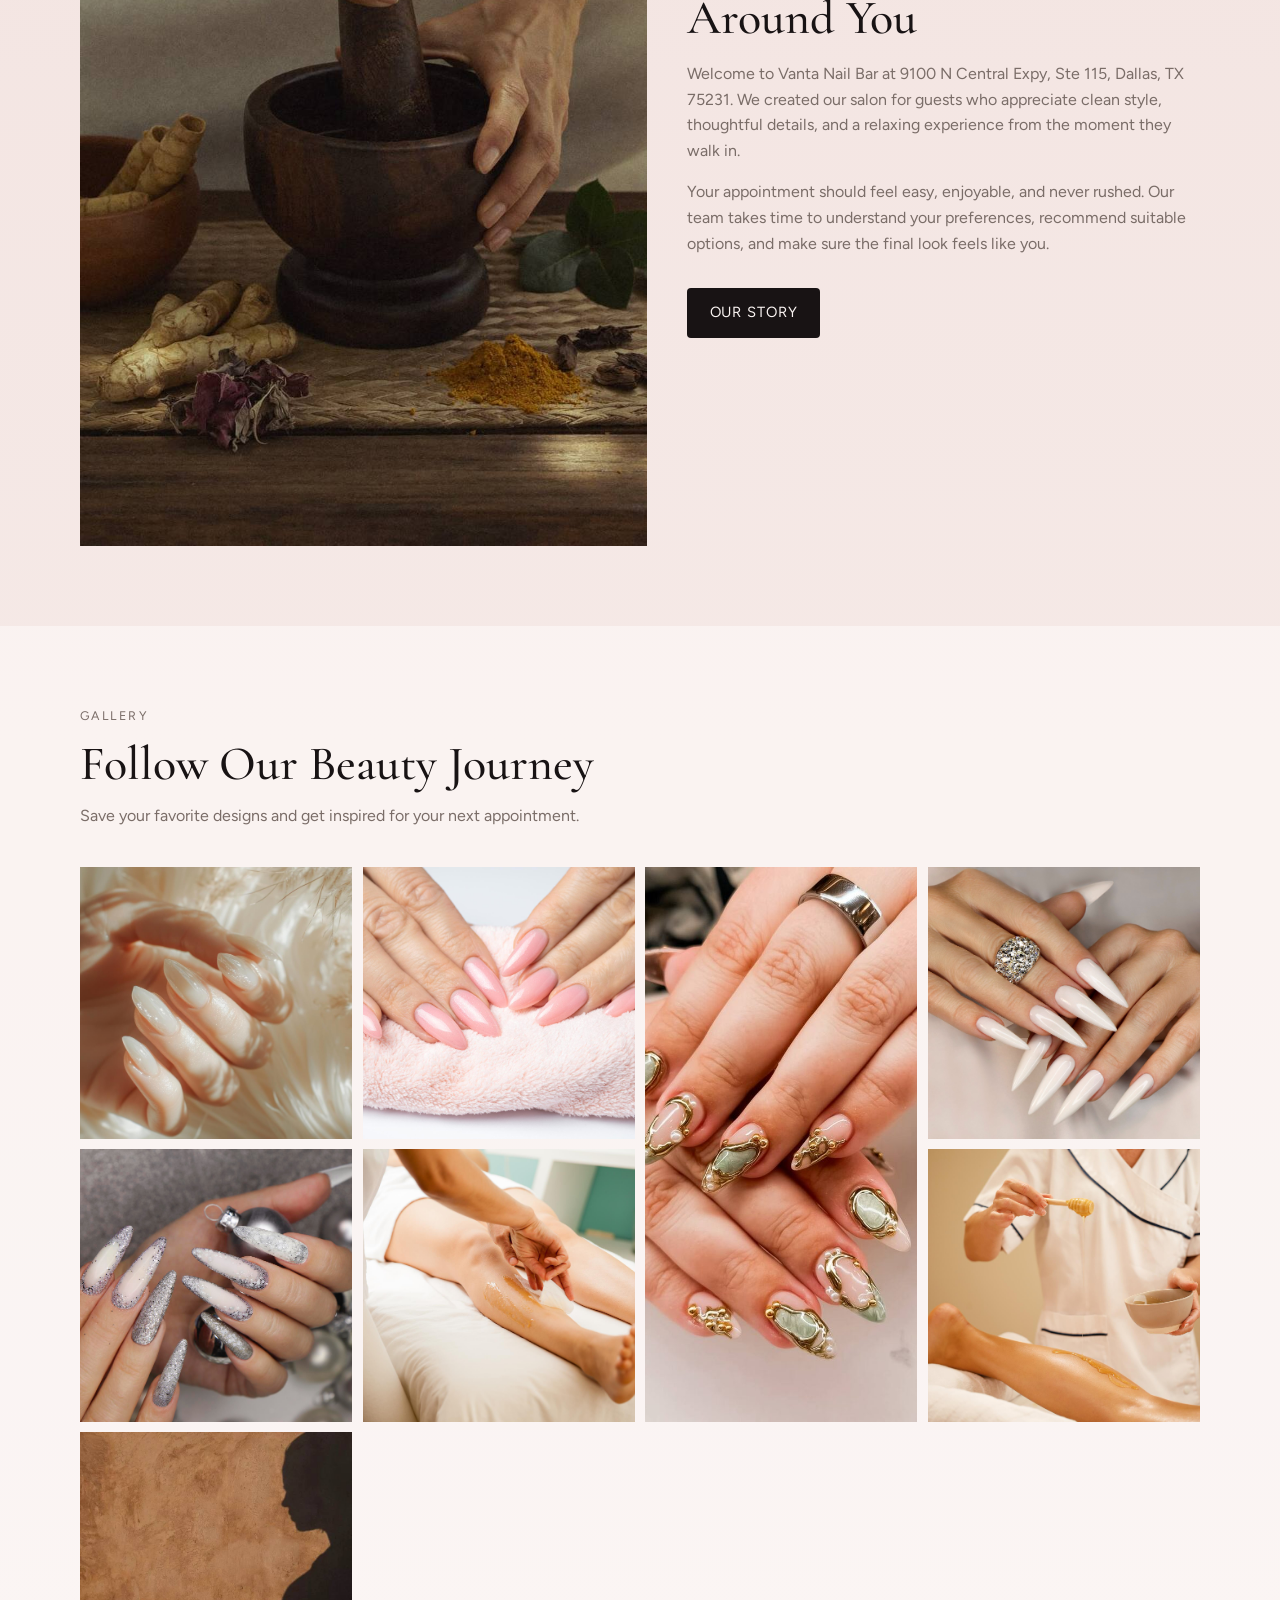
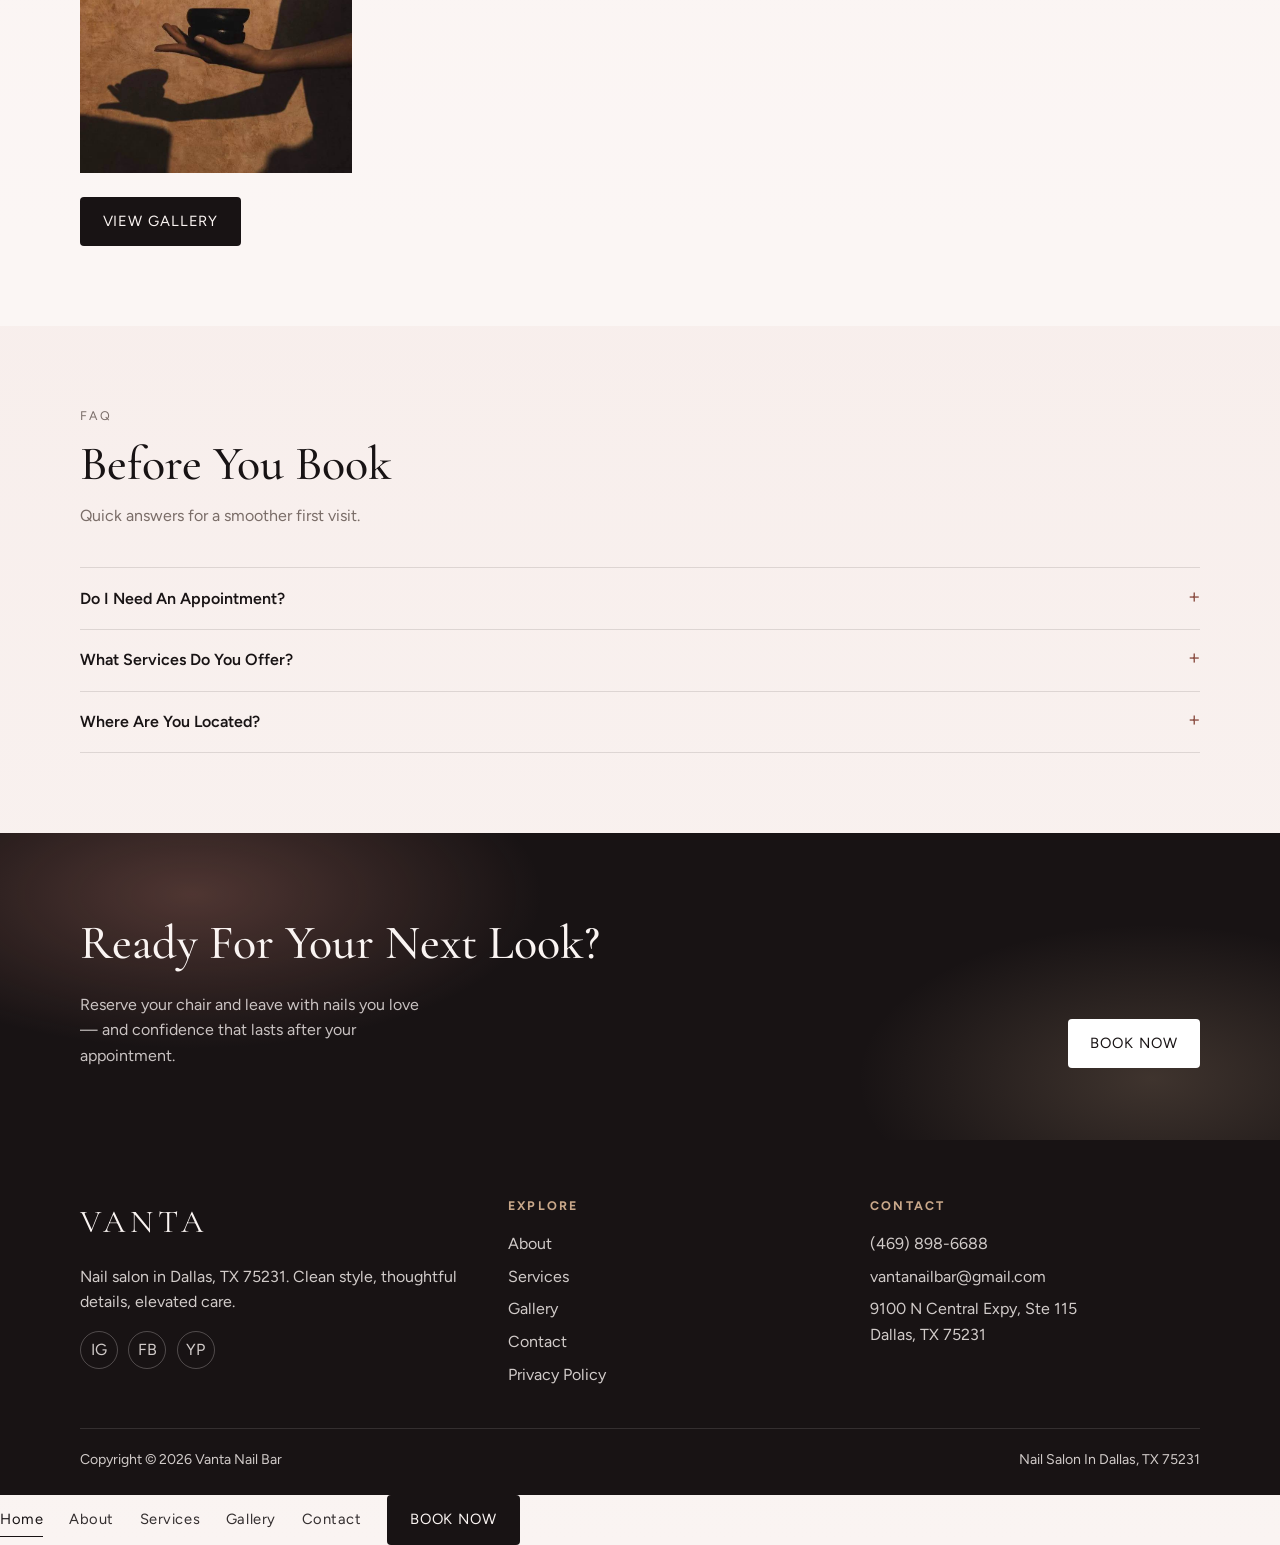
==== commit 2b547f74: "Title-case all headings across the Vanta site Capitalize every word in page headings, section titles" ====
--- a/vanta-nail-bar/index.html
+++ b/vanta-nail-bar/index.html
@@ -79,7 +79,7 @@
       </div>
       <div class="container hero-content">
         <p class="brand-mark">Vanta</p>
-        <h1>Where beauty finds its edge.</h1>
+        <h1>Where Beauty Finds Its Edge.</h1>
         <p class="hero-lead">Modern nail care in Dallas — calm, elevated, and made around you.</p>
         <div class="hero-actions">
           <a class="btn btn-light" href="https://lk.macmarketing.us/VantaNailBar-Booking" target="_blank" rel="noopener">Book Appointment</a>
@@ -95,7 +95,7 @@
     <section class="section">
       <div class="container visit-grid">
         <div class="visit-panel reveal">
-          <h3>Visit the salon</h3>
+          <h3>Visit The Salon</h3>
           <ul class="meta-list">
             <li>
               <strong>Location</strong>
@@ -112,7 +112,7 @@
           </ul>
         </div>
         <div class="visit-panel reveal">
-          <h3>Business hours</h3>
+          <h3>Business Hours</h3>
           <div class="hours-table">
             <div><span>Mon – Fri</span><span>10:00 AM – 08:00 PM</span></div>
             <div><span>Saturday</span><span>09:00 AM – 07:00 PM</span></div>
@@ -125,8 +125,8 @@
     <section class="section section-alt">
       <div class="container">
         <div class="section-head reveal">
-          <p class="kicker">Service menu</p>
-          <h2>Essentials and statement-making beauty</h2>
+          <p class="kicker">Service Menu</p>
+          <h2>Essentials And Statement-Making Beauty</h2>
           <p>Professional manicures, ritual pedicures, gel, dip, acrylics, designs, and waxing — curated for a polished, relaxing visit.</p>
         </div>
 
@@ -202,8 +202,8 @@
           <img src="assets/img/photo_6_2026-07-13_11-27-45.jpg" alt="Nail detail at Vanta Nail Bar" width="768" height="1152" loading="lazy" />
         </div>
         <div class="split-copy reveal">
-          <p class="kicker">The Vanta experience</p>
-          <h2>A salon visit made around you</h2>
+          <p class="kicker">The Vanta Experience</p>
+          <h2>A Salon Visit Made Around You</h2>
           <p>Welcome to Vanta Nail Bar at 9100 N Central Expy, Ste 115, Dallas, TX 75231. We created our salon for guests who appreciate clean style, thoughtful details, and a relaxing experience from the moment they walk in.</p>
           <p>Your appointment should feel easy, enjoyable, and never rushed. Our team takes time to understand your preferences, recommend suitable options, and make sure the final look feels like you.</p>
           <a class="btn btn-primary mt-1" href="about.html">Our story</a>
@@ -215,7 +215,7 @@
       <div class="container">
         <div class="section-head reveal">
           <p class="kicker">Gallery</p>
-          <h2>Follow our beauty journey</h2>
+          <h2>Follow Our Beauty Journey</h2>
           <p>Save your favorite designs and get inspired for your next appointment.</p>
         </div>
         <div class="gallery-grid">
@@ -254,20 +254,20 @@
       <div class="container">
         <div class="section-head reveal">
           <p class="kicker">FAQ</p>
-          <h2>Before you book</h2>
+          <h2>Before You Book</h2>
           <p>Quick answers for a smoother first visit.</p>
         </div>
         <div class="faq-list reveal">
           <details class="details">
-            <summary>Do I need an appointment?</summary>
+            <summary>Do I Need An Appointment?</summary>
             <div class="details-body">Booking ahead is recommended, especially on weekends. Use Book Now online or call (469) 898-6688.</div>
           </details>
           <details class="details">
-            <summary>What services do you offer?</summary>
+            <summary>What Services Do You Offer?</summary>
             <div class="details-body">Manicures, pedicures, gel, acrylic, dip powder, designs, soak-offs, polish changes, and facial/body waxing.</div>
           </details>
           <details class="details">
-            <summary>Where are you located?</summary>
+            <summary>Where Are You Located?</summary>
             <div class="details-body">9100 N Central Expy, Ste 115, Dallas, TX 75231 — easy to reach from North Central Expressway.</div>
           </details>
         </div>
@@ -277,7 +277,7 @@
     <section class="cta-band">
       <div class="container">
         <div>
-          <h2>Ready for your next look?</h2>
+          <h2>Ready For Your Next Look?</h2>
           <p>Reserve your chair and leave with nails you love — and confidence that lasts after your appointment.</p>
         </div>
         <a class="btn btn-light" href="https://lk.macmarketing.us/VantaNailBar-Booking" target="_blank" rel="noopener">Book Now</a>
--- a/vanta-nail-bar/assets/css/styles.css
+++ b/vanta-nail-bar/assets/css/styles.css
@@ -43,6 +43,12 @@
   -webkit-font-smoothing: antialiased;
 }
 
+
+h1, h2, h3, h4,
+.details summary {
+  text-transform: capitalize;
+}
+
 img {
   max-width: 100%;
   display: block;
@@ -87,8 +93,9 @@
 
 .site-header.is-scrolled,
 .site-header.is-solid {
-  background: rgba(250, 244, 242, 0.92);
-  backdrop-filter: blur(14px);
+  /* Opaque background only — avoid backdrop-filter so fixed mobile nav
+     is not trapped in the header containing block. */
+  background: #faf4f2;
   box-shadow: 0 1px 0 var(--line);
 }
 
@@ -212,6 +219,10 @@
   color: var(--ink);
 }
 
+.nav-backdrop {
+  display: none;
+}
+
 .menu-toggle {
   display: none;
   width: 44px;
@@ -988,6 +999,21 @@
   border-color: rgba(250, 244, 242, 0.5);
 }
 
+.socials-ink a {
+  border-color: var(--line);
+  color: var(--ink);
+}
+
+.socials-ink a:hover {
+  background: rgba(24, 19, 20, 0.05);
+  border-color: var(--ink);
+}
+
+.cta-band .btn-ghost {
+  border-color: rgba(250, 244, 242, 0.55);
+  color: var(--pearl);
+}
+
 .footer-bottom {
   display: flex;
   flex-wrap: wrap;
@@ -1053,33 +1079,67 @@
 @media (max-width: 820px) {
   .menu-toggle {
     display: inline-block;
+    z-index: 120;
+  }
+
+  .nav-backdrop {
+    display: block;
+    position: fixed;
+    inset: 0;
+    z-index: 110;
+    background: rgba(24, 19, 20, 0.45);
+    opacity: 0;
+    visibility: hidden;
+    transition: opacity 0.3s ease, visibility 0.3s ease;
+  }
+
+  .nav-backdrop.is-open {
+    opacity: 1;
+    visibility: visible;
   }
 
   .nav {
-    position: fixed;
-    inset: 0 0 0 auto;
-    width: min(84vw, 340px);
-    background: var(--pearl);
+    position: fixed !important;
+    top: 0 !important;
+    right: 0 !important;
+    bottom: 0 !important;
+    left: auto !important;
+    width: min(88vw, 360px);
+    height: 100vh !important;
+    height: 100dvh !important;
+    max-height: none;
+    margin: 0;
+    background-color: #faf4f2 !important;
+    background-image: none !important;
+    opacity: 1 !important;
+    color: var(--ink);
     flex-direction: column;
     align-items: flex-start;
     padding: calc(var(--header-h) + 1.5rem) 1.5rem 2rem;
     gap: 1.1rem;
     transform: translateX(105%);
     transition: transform 0.35s var(--ease);
-    box-shadow: var(--shadow);
+    box-shadow: -16px 0 40px rgba(24, 19, 20, 0.18);
+    z-index: 130;
+    overflow-y: auto;
+    -webkit-backface-visibility: hidden;
+    backface-visibility: hidden;
   }
 
   .nav.is-open {
     transform: translateX(0);
   }
 
-  .site-header.is-hero:not(.is-scrolled) .nav-link {
+  .site-header.is-hero:not(.is-scrolled) .nav-link,
+  .nav .nav-link {
     color: var(--ink);
   }
 
   .nav .btn-book {
     width: 100%;
     margin-top: 0.5rem;
+    background: var(--ink);
+    color: var(--pearl);
   }
 
   .mobile-book {
@@ -1092,6 +1152,10 @@
 
   body.has-mobile-book {
     padding-bottom: 5.5rem;
+  }
+
+  body.nav-open {
+    overflow: hidden;
   }
 
   .header-inner .btn-book {
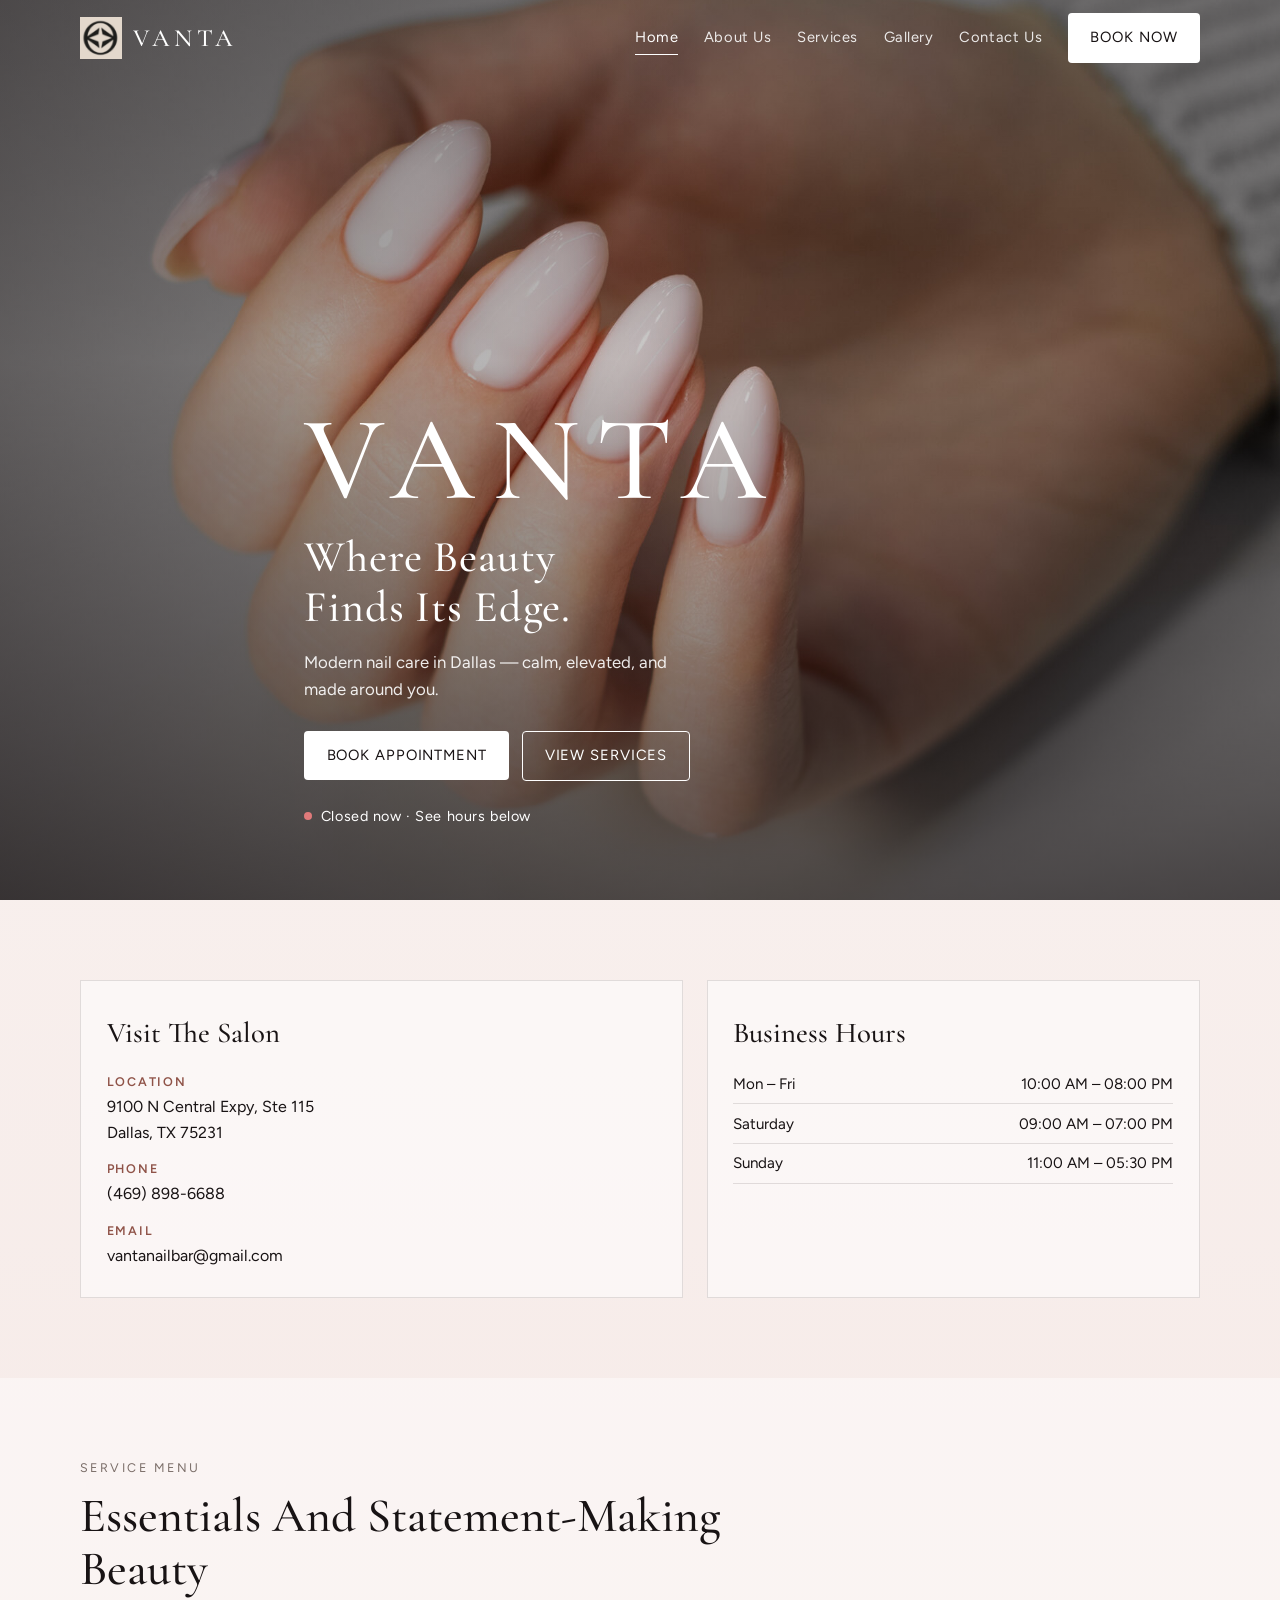
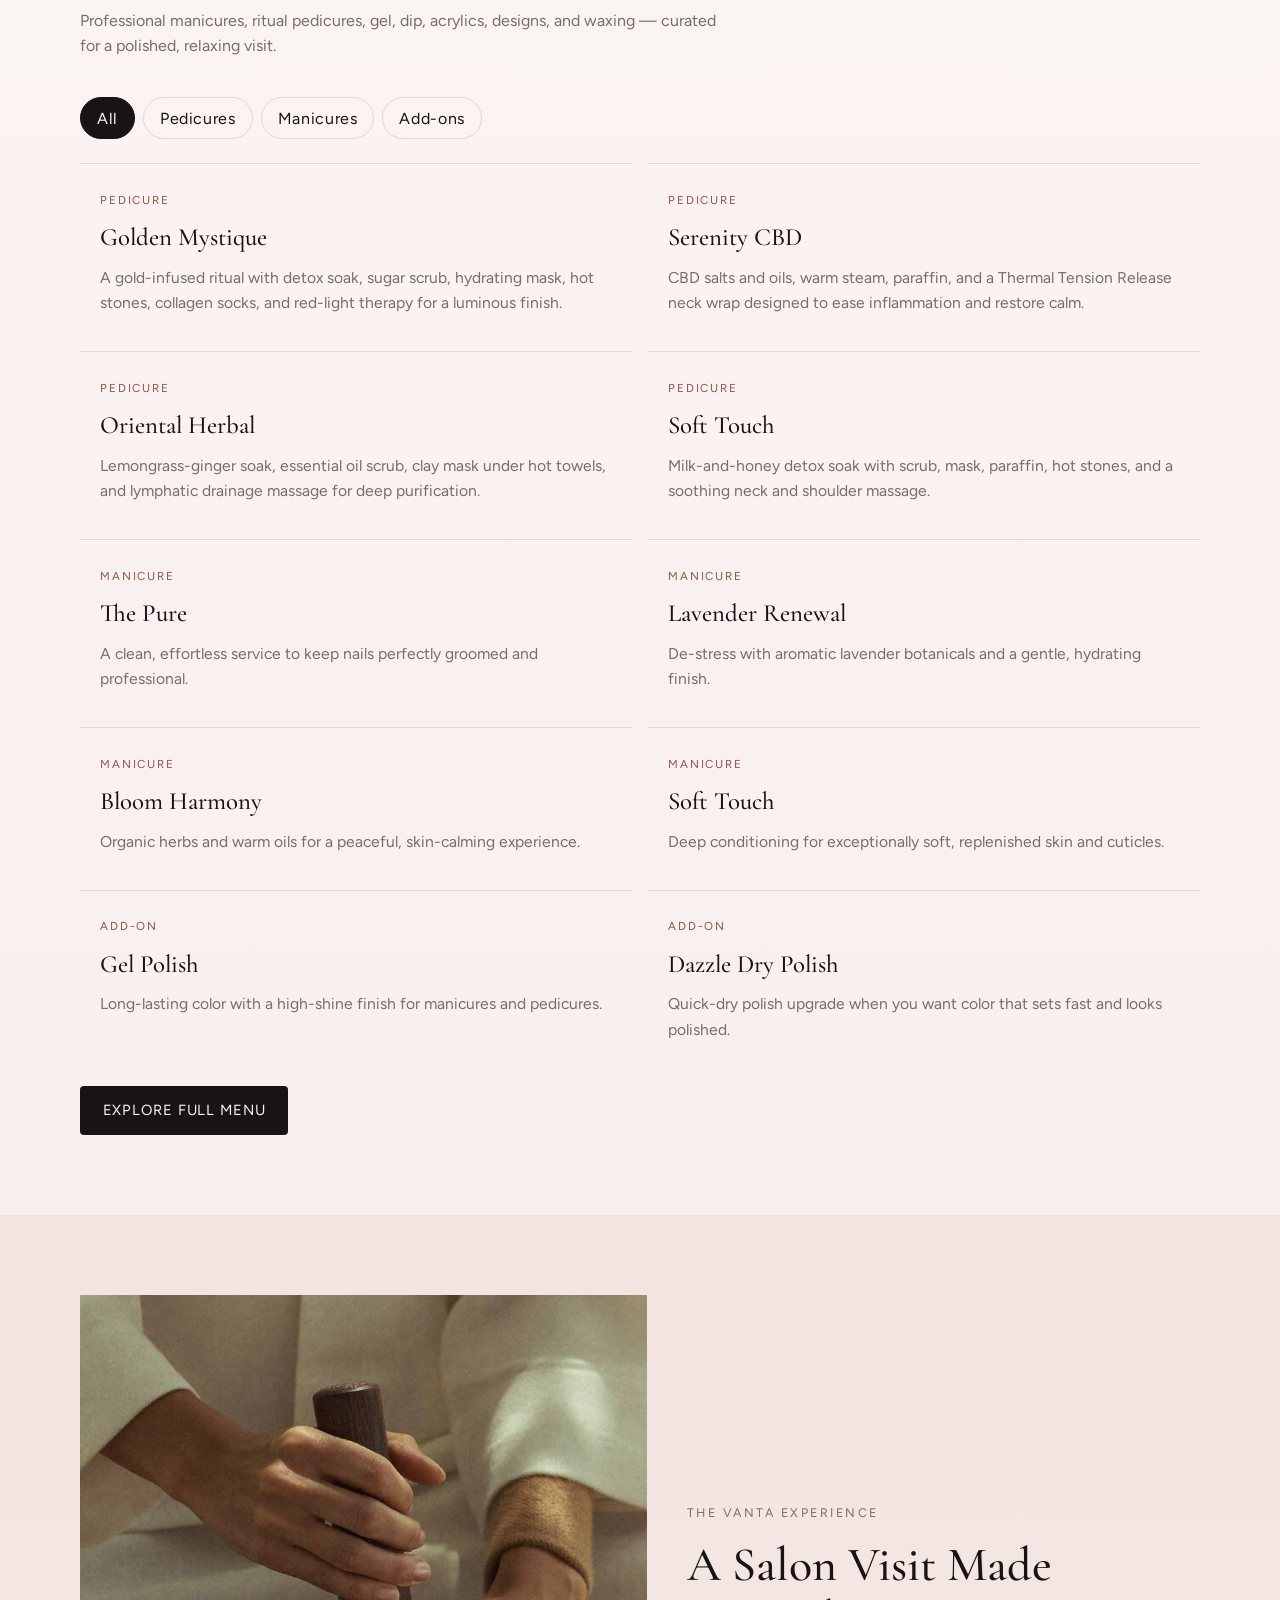
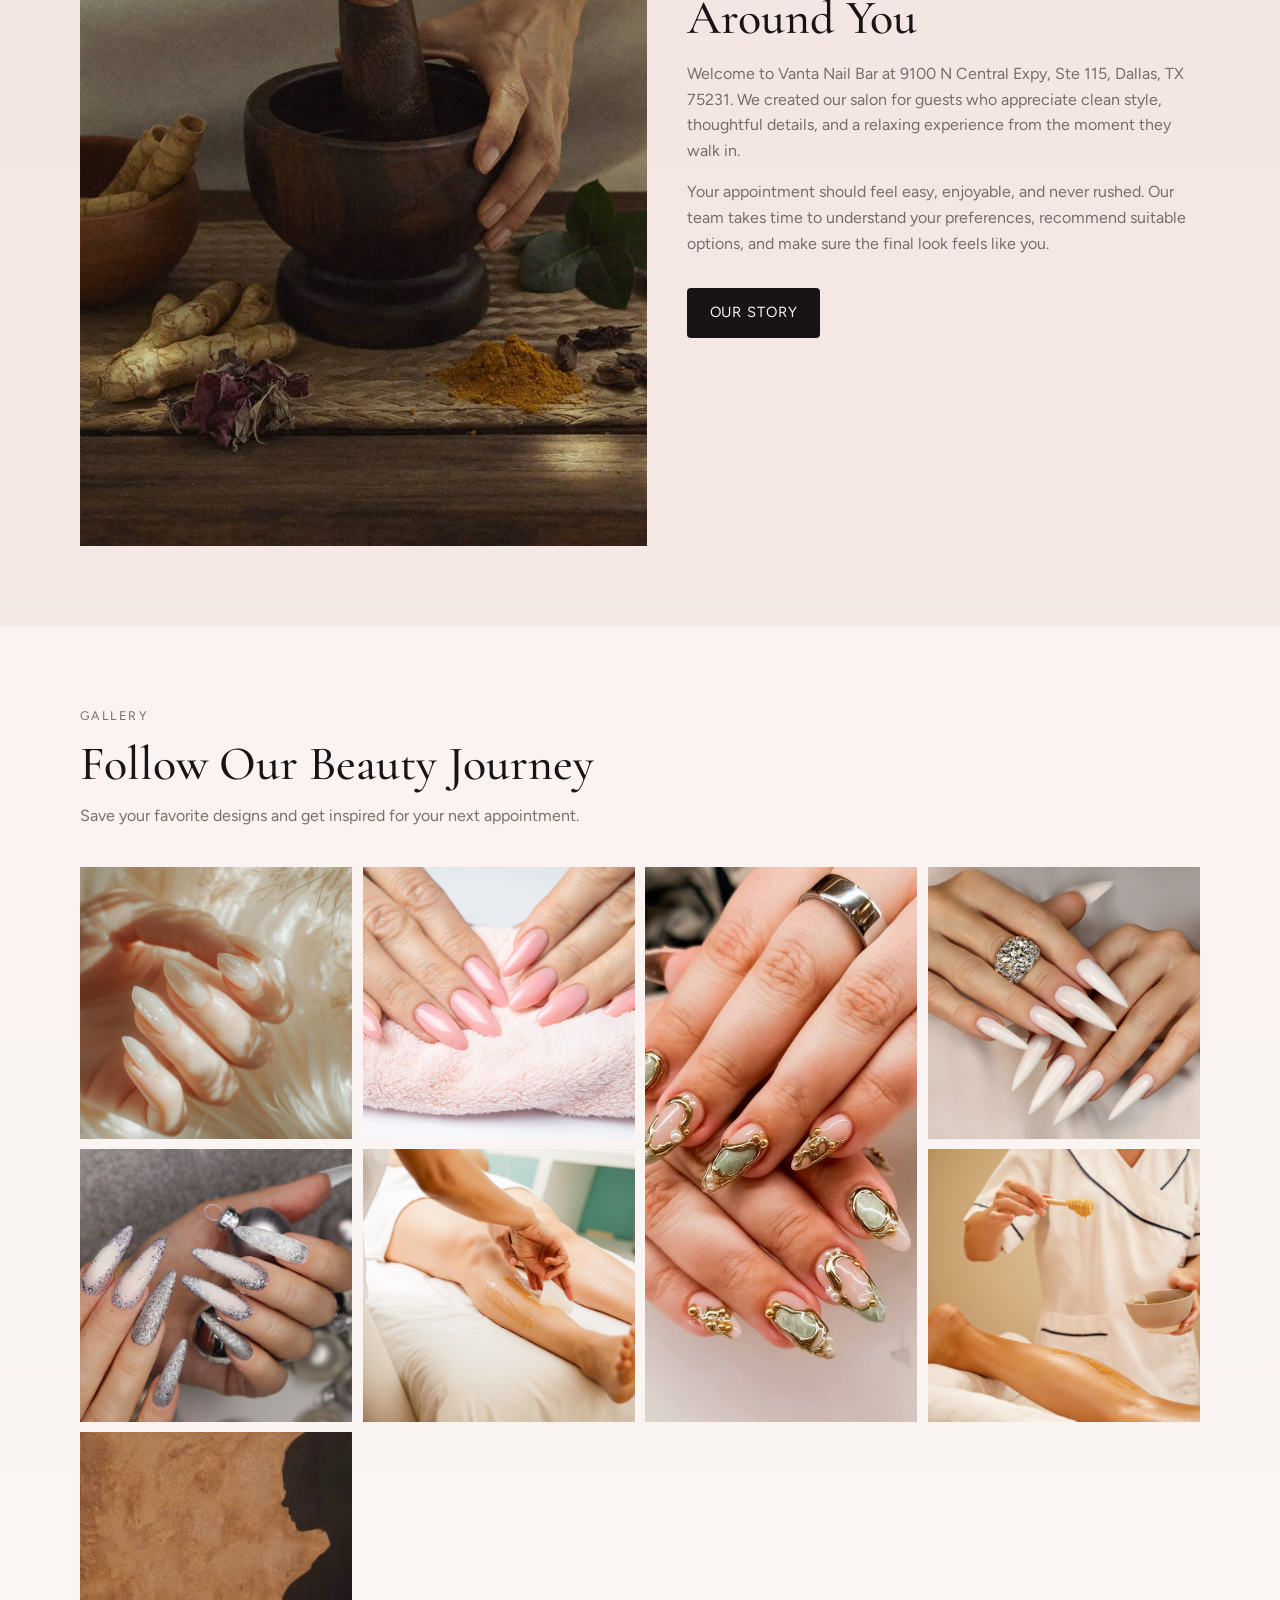
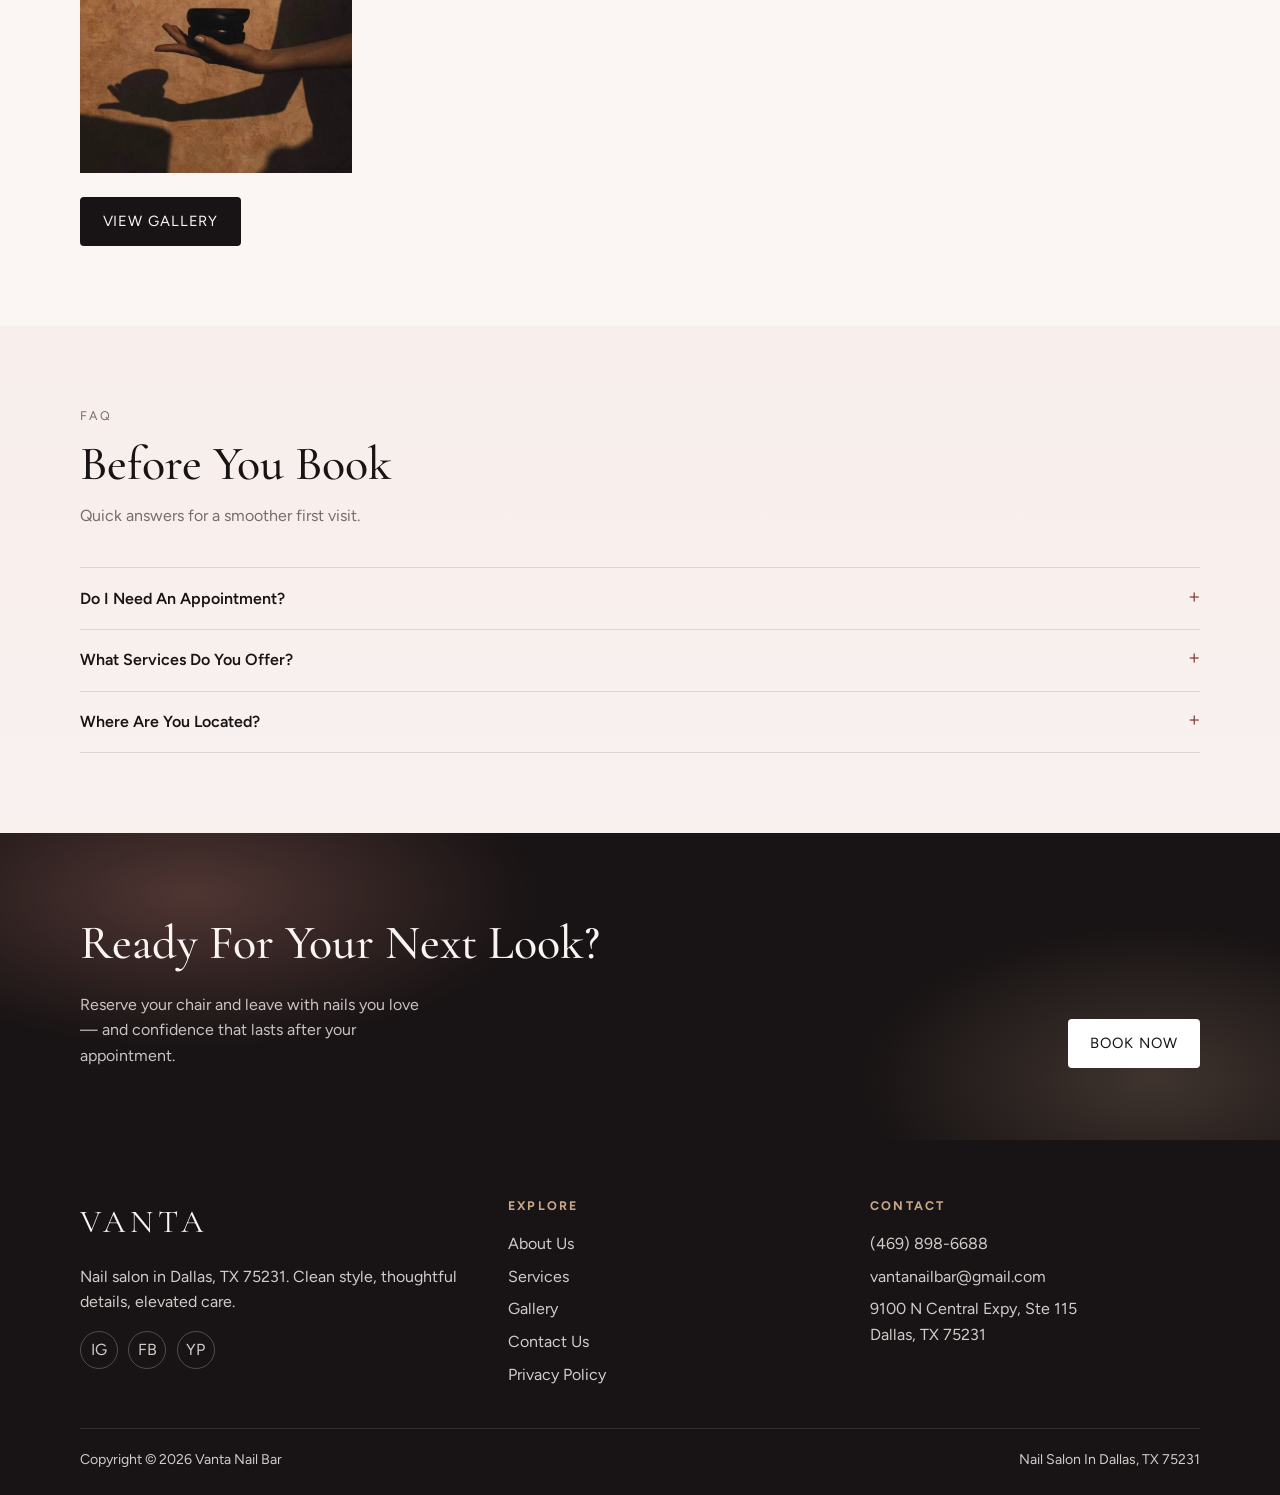
==== commit 1851c4e1: "Fix desktop navigation disappearing from the header Stop relocating the nav to the document body on " ====
--- a/vanta-nail-bar/index.html
+++ b/vanta-nail-bar/index.html
@@ -63,10 +63,10 @@
       </button>
       <nav class="nav" aria-label="Primary">
         <a class="nav-link is-active" href="index.html">Home</a>
-        <a class="nav-link" href="about.html">About</a>
+        <a class="nav-link" href="about.html">About Us</a>
         <a class="nav-link" href="services.html">Services</a>
         <a class="nav-link" href="gallery.html">Gallery</a>
-        <a class="nav-link" href="contact.html">Contact</a>
+        <a class="nav-link" href="contact.html">Contact Us</a>
         <a class="btn btn-book" href="https://lk.macmarketing.us/VantaNailBar-Booking" target="_blank" rel="noopener">Book Now</a>
       </nav>
     </div>
@@ -300,10 +300,10 @@
         <div>
           <h3>Explore</h3>
           <ul class="footer-links">
-            <li><a href="about.html">About</a></li>
+            <li><a href="about.html">About Us</a></li>
             <li><a href="services.html">Services</a></li>
             <li><a href="gallery.html">Gallery</a></li>
-            <li><a href="contact.html">Contact</a></li>
+            <li><a href="contact.html">Contact Us</a></li>
             <li><a href="privacy.html">Privacy Policy</a></li>
           </ul>
         </div>
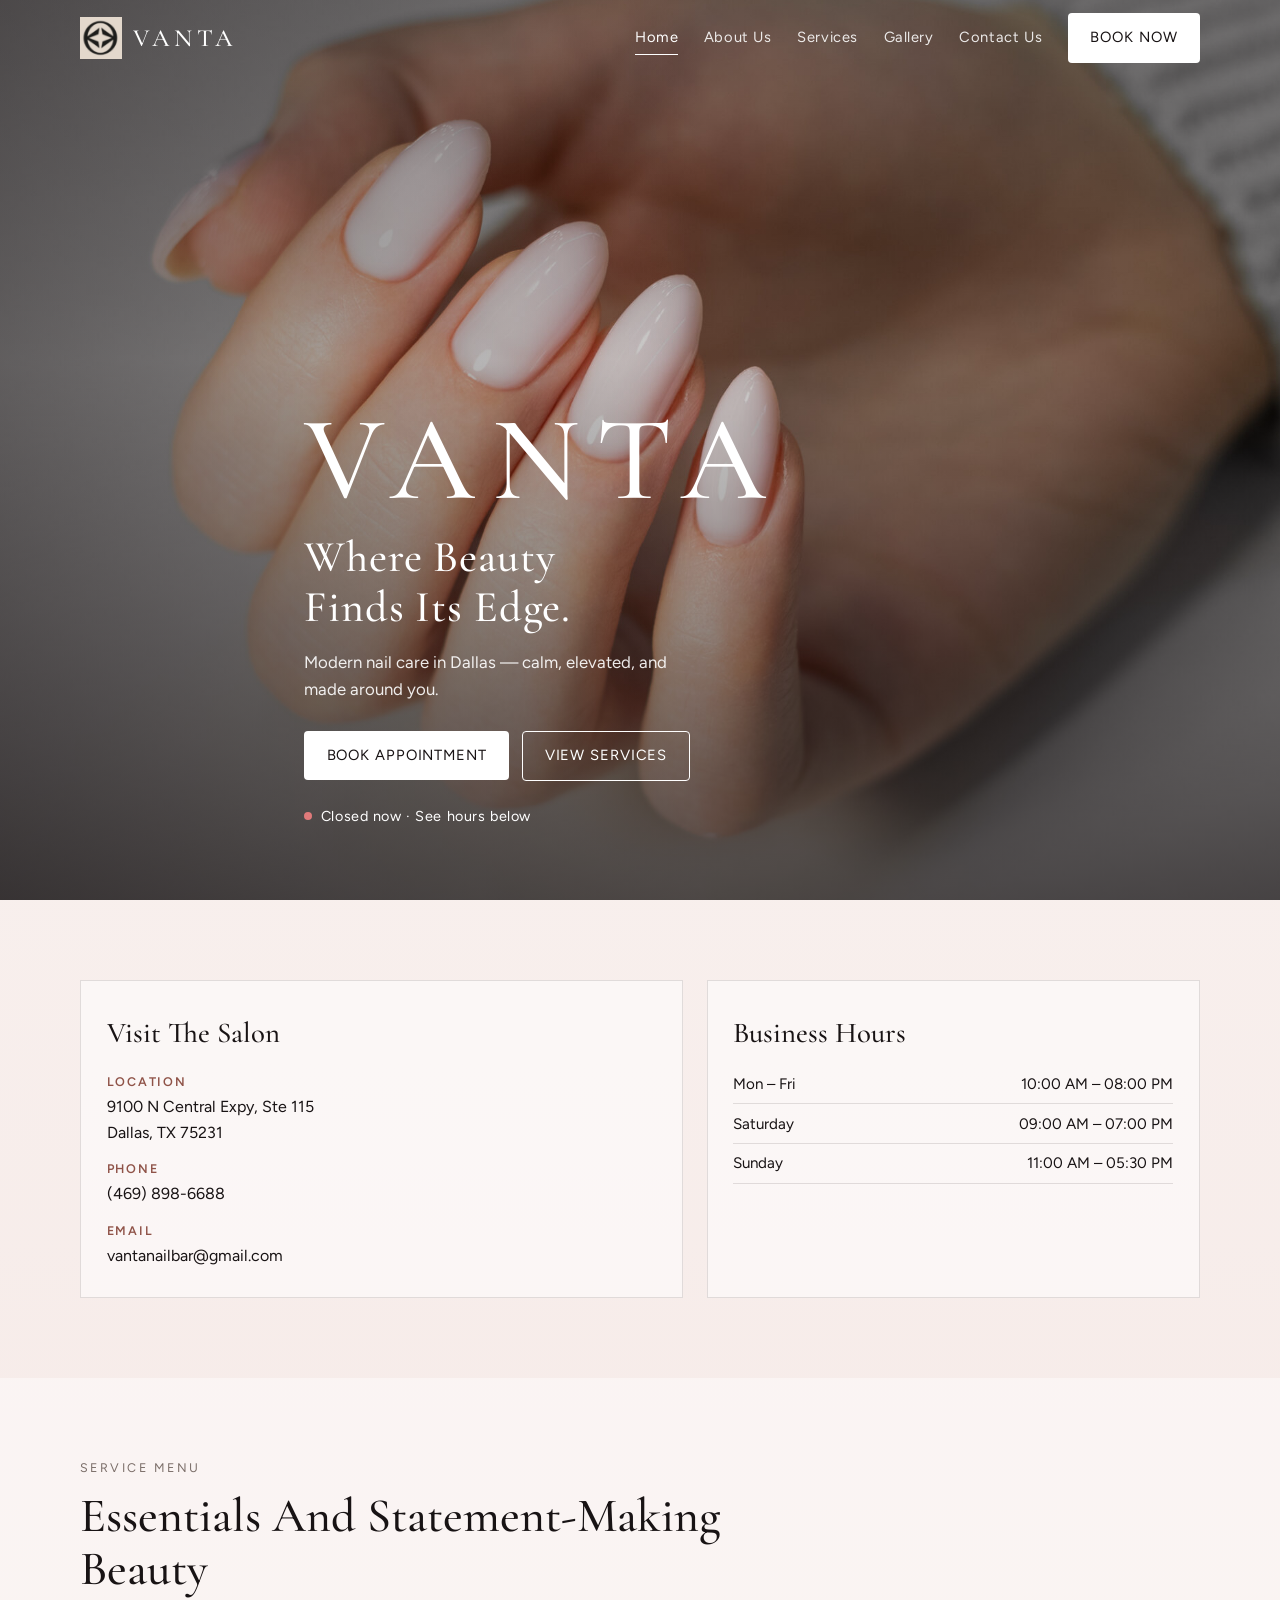
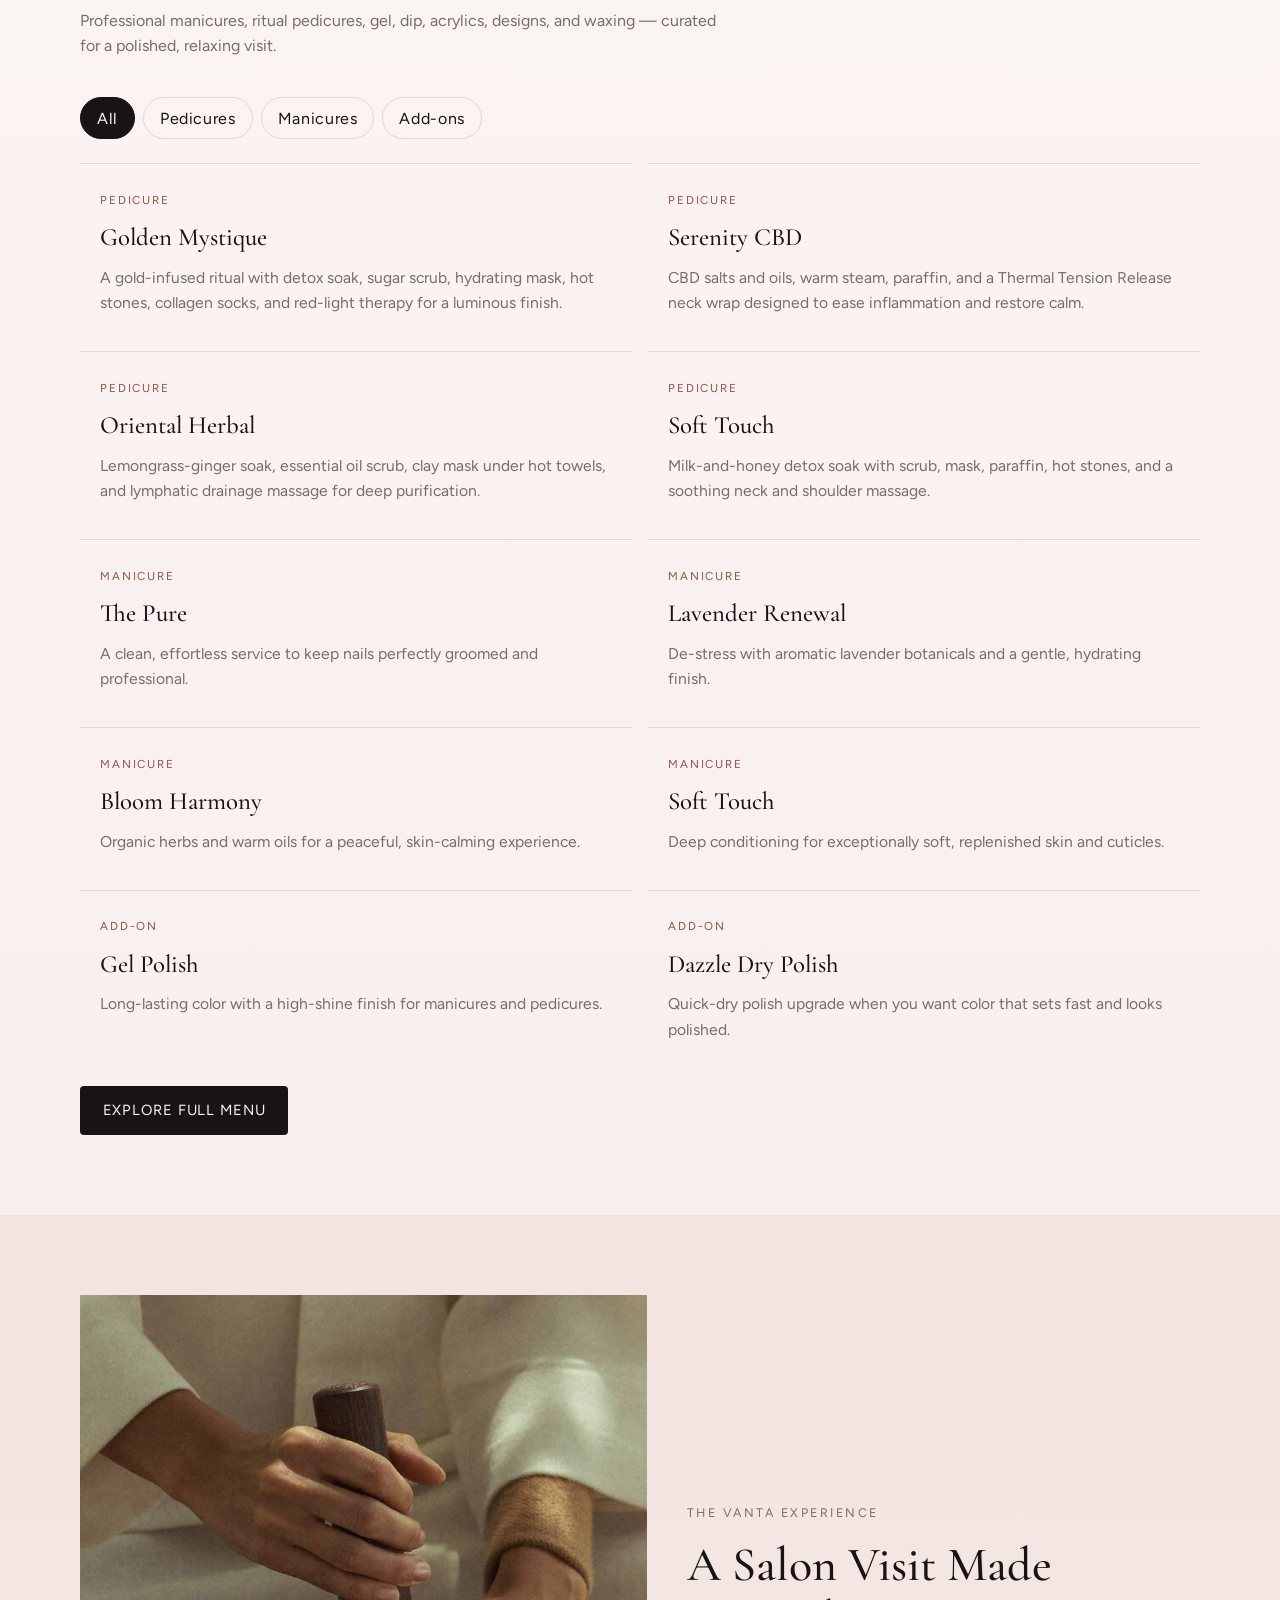
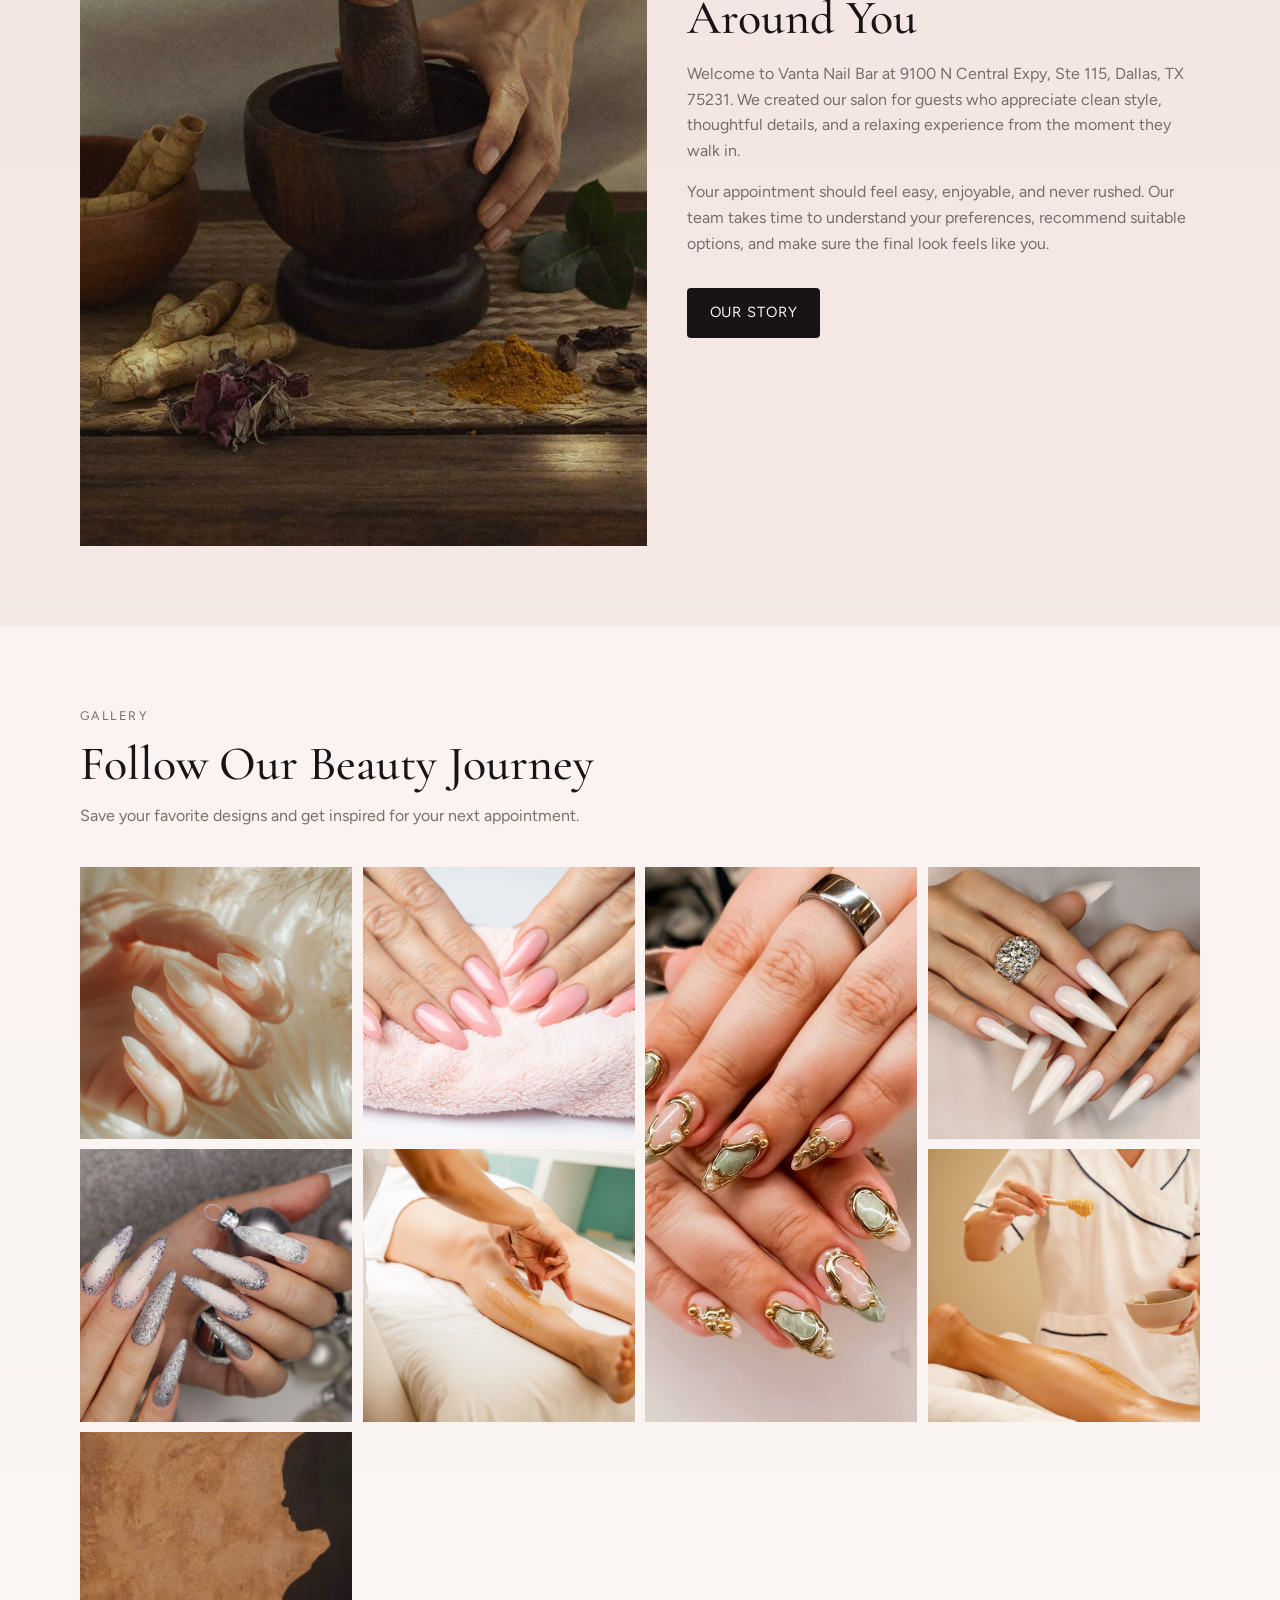
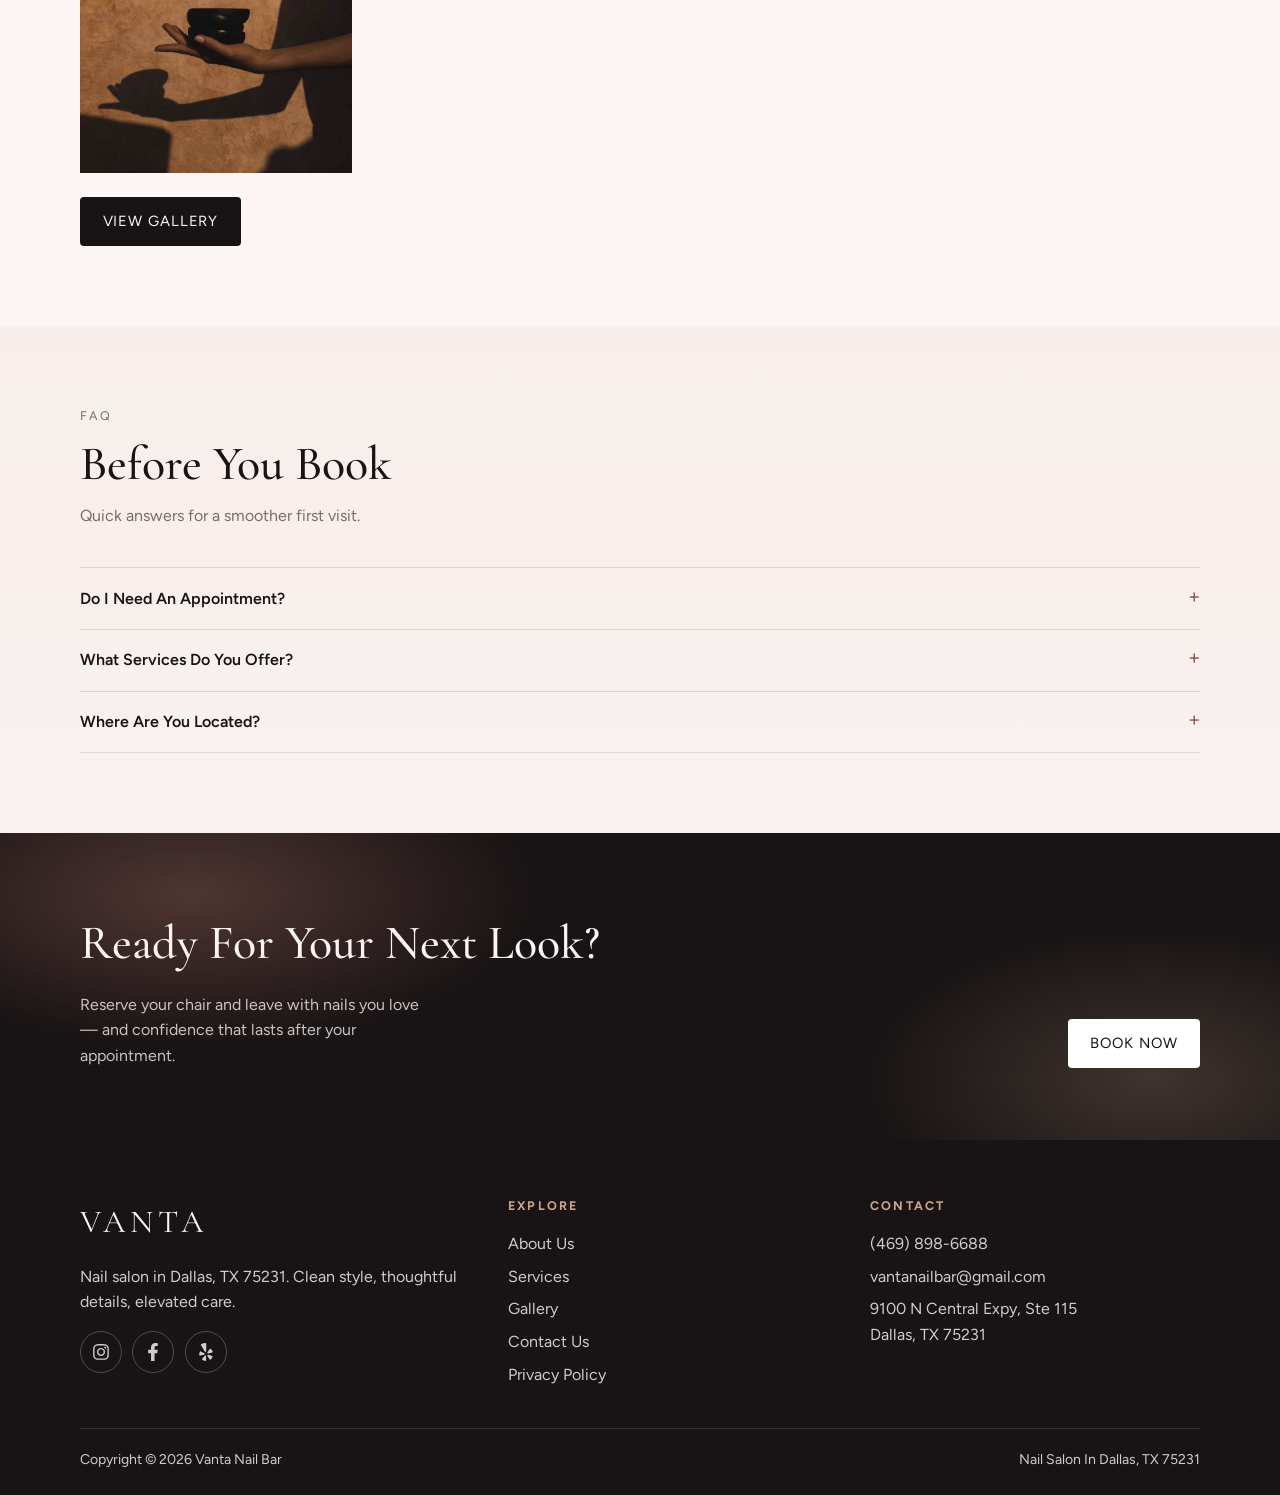
==== commit 872ebade: "Replace footer social initials with Instagram, Facebook, and Yelp icons Use recognizable brand SVG i" ====
--- a/vanta-nail-bar/index.html
+++ b/vanta-nail-bar/index.html
@@ -292,9 +292,9 @@
           <p class="footer-brand">Vanta</p>
           <p>Nail salon in Dallas, TX 75231. Clean style, thoughtful details, elevated care.</p>
           <div class="socials">
-            <a href="https://www.instagram.com/vantanailbar" target="_blank" rel="noopener noreferrer" aria-label="Instagram">IG</a>
-            <a href="https://www.facebook.com/profile.php?id=61589233480053" target="_blank" rel="noopener noreferrer" aria-label="Facebook">FB</a>
-            <a href="https://www.yelp.com/biz/vanta-nail-bar-dallas" target="_blank" rel="noopener noreferrer" aria-label="Yelp">YP</a>
+            <a href="https://www.instagram.com/vantanailbar" target="_blank" rel="noopener noreferrer" aria-label="Instagram"><svg viewBox="0 0 448 512" aria-hidden="true" focusable="false"><path fill="currentColor" d="M224.1 141c-63.6 0-114.9 51.3-114.9 114.9s51.3 114.9 114.9 114.9S339 319.5 339 255.9 287.7 141 224.1 141zm0 189.6c-41.1 0-74.7-33.5-74.7-74.7s33.5-74.7 74.7-74.7 74.7 33.5 74.7 74.7-33.6 74.7-74.7 74.7zm146.4-194.3c0 14.9-12 26.8-26.8 26.8-14.9 0-26.8-12-26.8-26.8s12-26.8 26.8-26.8 26.8 12 26.8 26.8zm76.1 27.2c-1.7-35.9-9.9-67.7-36.2-93.9-26.2-26.2-58-34.4-93.9-36.2-37-2.1-147.9-2.1-184.9 0-35.8 1.7-67.6 9.9-93.9 36.1s-34.4 58-36.2 93.9c-2.1 37-2.1 147.9 0 184.9 1.7 35.9 9.9 67.7 36.2 93.9s58 34.4 93.9 36.2c37 2.1 147.9 2.1 184.9 0 35.9-1.7 67.7-9.9 93.9-36.2 26.2-26.2 34.4-58 36.2-93.9 2.1-37 2.1-147.8 0-184.8zM398.8 388c-7.8 19.6-22.9 34.7-42.6 42.6-29.5 11.7-99.5 9-132.1 9s-102.7 2.6-132.1-9c-19.6-7.8-34.7-22.9-42.6-42.6-11.7-29.5-9-99.5-9-132.1s-2.6-102.7 9-132.1c7.8-19.6 22.9-34.7 42.6-42.6 29.5-11.7 99.5-9 132.1-9s102.7-2.6 132.1 9c19.6 7.8 34.7 22.9 42.6 42.6 11.7 29.5 9 99.5 9 132.1s2.7 102.7-9 132.1z"/></svg></a>
+            <a href="https://www.facebook.com/profile.php?id=61589233480053" target="_blank" rel="noopener noreferrer" aria-label="Facebook"><svg viewBox="0 0 320 512" aria-hidden="true" focusable="false"><path fill="currentColor" d="M279.14 288l14.22-92.66h-88.91v-60.13c0-25.35 12.42-50.06 52.24-50.06h40.42V6.26S260.43 0 225.36 0c-73.22 0-121.08 44.38-121.08 124.72v70.62H22.89V288h81.39v224h100.17V288z"/></svg></a>
+            <a href="https://www.yelp.com/biz/vanta-nail-bar-dallas" target="_blank" rel="noopener noreferrer" aria-label="Yelp"><svg viewBox="0 0 384 512" aria-hidden="true" focusable="false"><path fill="currentColor" d="M42.9 240.32l99.62 48.61c19.2 9.4 16.2 37.51-4.5 42.71L30.5 358.45a22.79 22.79 0 0 1-28.21-19.6 197.16 197.16 0 0 1 9-85.32 22.8 22.8 0 0 1 31.61-13.21zm44 239.25a199.45 199.45 0 0 0 79.42 32.11A22.78 22.78 0 0 0 192.94 490l3.9-110.82c.7-21.3-25.5-31.91-39.81-16.1l-74.21 82.4a22.82 22.82 0 0 0 4.09 34.09zm145.34-109.92l58.81 94a22.93 22.93 0 0 0 34 5.5 198.36 198.36 0 0 0 52.71-67.61A23 23 0 0 0 364.17 370l-105.42-34.26c-20.31-6.5-37.81 15.8-26.51 33.91zm148.33-132.23a197.44 197.44 0 0 0-50.41-69.31 22.85 22.85 0 0 0-34 4.4l-62 91.92c-11.9 17.7 4.7 40.61 25.2 34.71L366 268.63a23 23 0 0 0 14.61-31.21zM62.11 30.18a22.86 22.86 0 0 0-9.9 32l104.12 180.44c11.7 20.2 42.61 11.9 42.61-11.4V22.88a22.67 22.67 0 0 0-24.5-22.8 320.37 320.37 0 0 0-112.33 30.1z"/></svg></a>
           </div>
         </div>
         <div>
--- a/vanta-nail-bar/assets/css/styles.css
+++ b/vanta-nail-bar/assets/css/styles.css
@@ -985,18 +985,26 @@
 }
 
 .socials a {
-  width: 38px;
-  height: 38px;
+  width: 42px;
+  height: 42px;
   border: 1px solid rgba(250, 244, 242, 0.25);
   display: grid;
   place-items: center;
   border-radius: 50%;
-  transition: background 0.2s ease, border-color 0.2s ease;
+  transition: background 0.2s ease, border-color 0.2s ease, color 0.2s ease;
+  color: inherit;
+}
+
+.socials a svg {
+  width: 18px;
+  height: 18px;
+  display: block;
 }
 
 .socials a:hover {
   background: rgba(250, 244, 242, 0.1);
   border-color: rgba(250, 244, 242, 0.5);
+  color: var(--pearl);
 }
 
 .socials-ink a {
@@ -1007,6 +1015,7 @@
 .socials-ink a:hover {
   background: rgba(24, 19, 20, 0.05);
   border-color: var(--ink);
+  color: var(--ink);
 }
 
 .cta-band .btn-ghost {
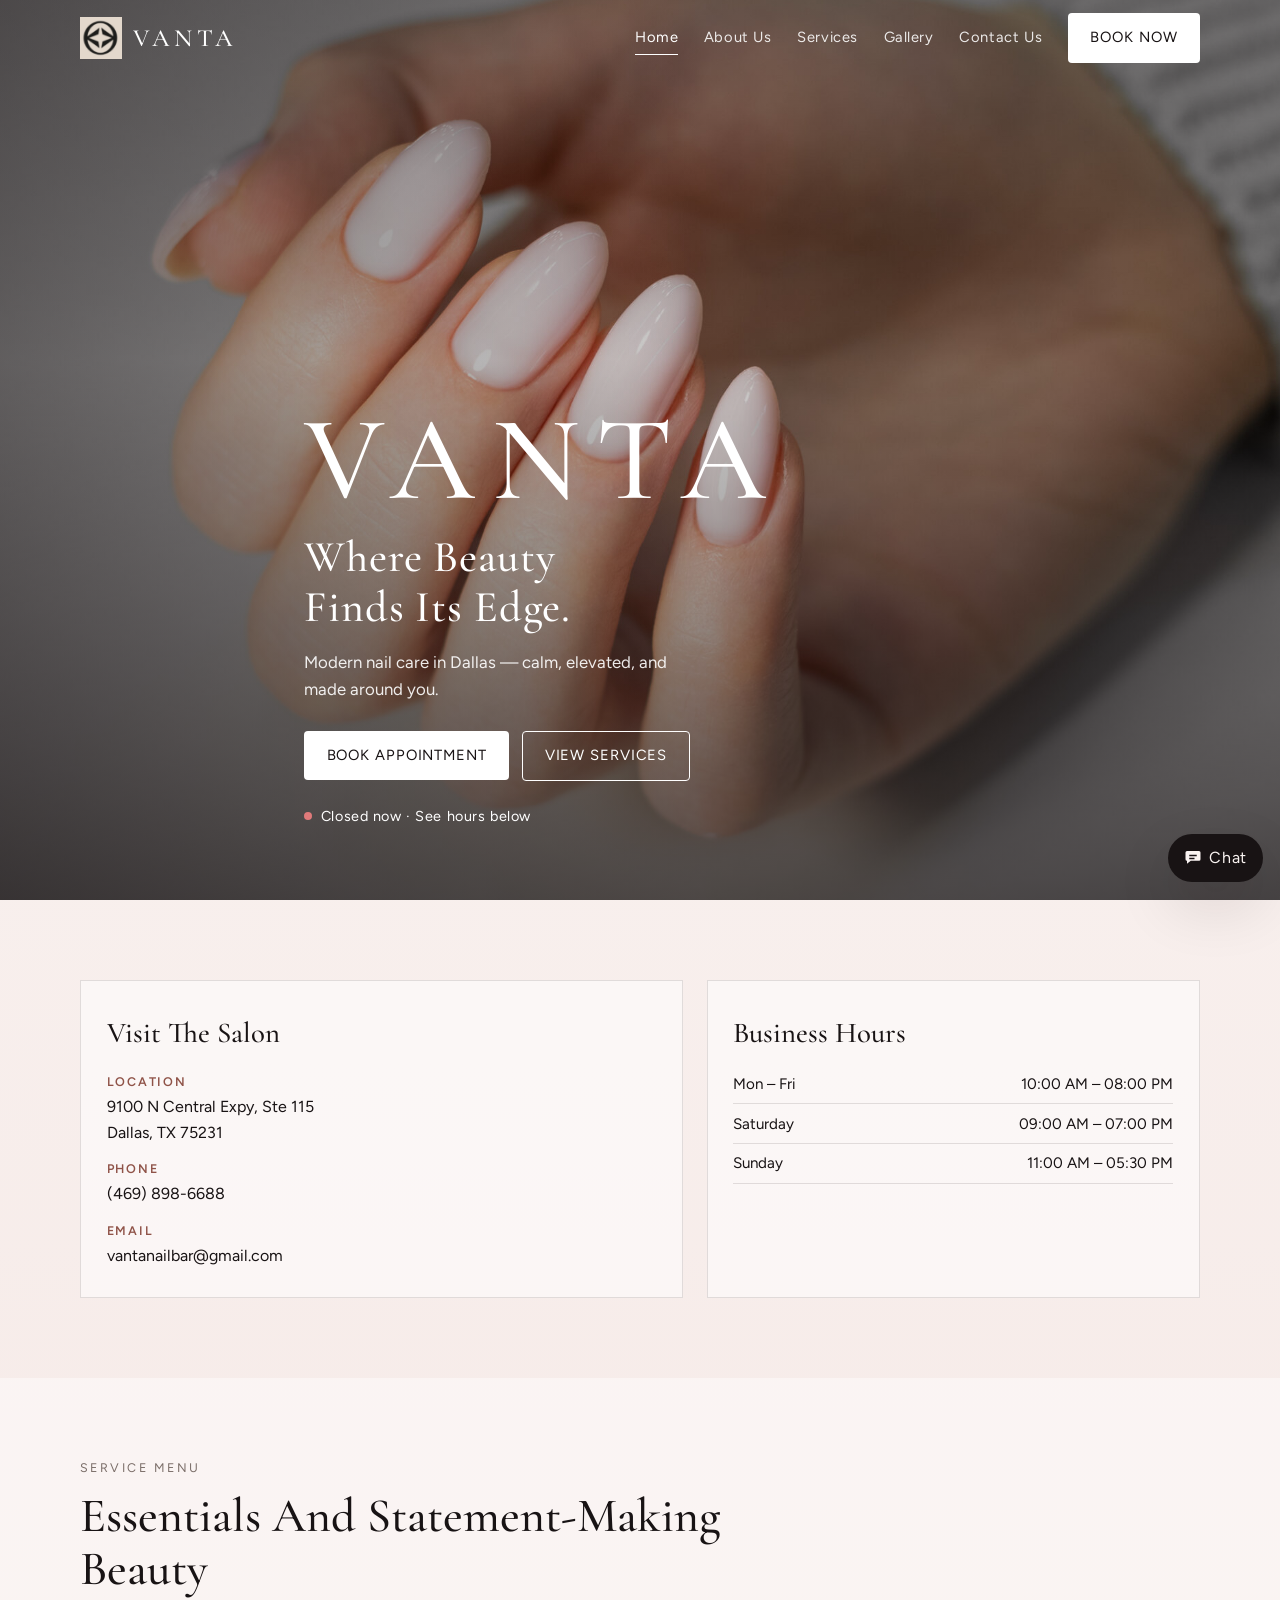
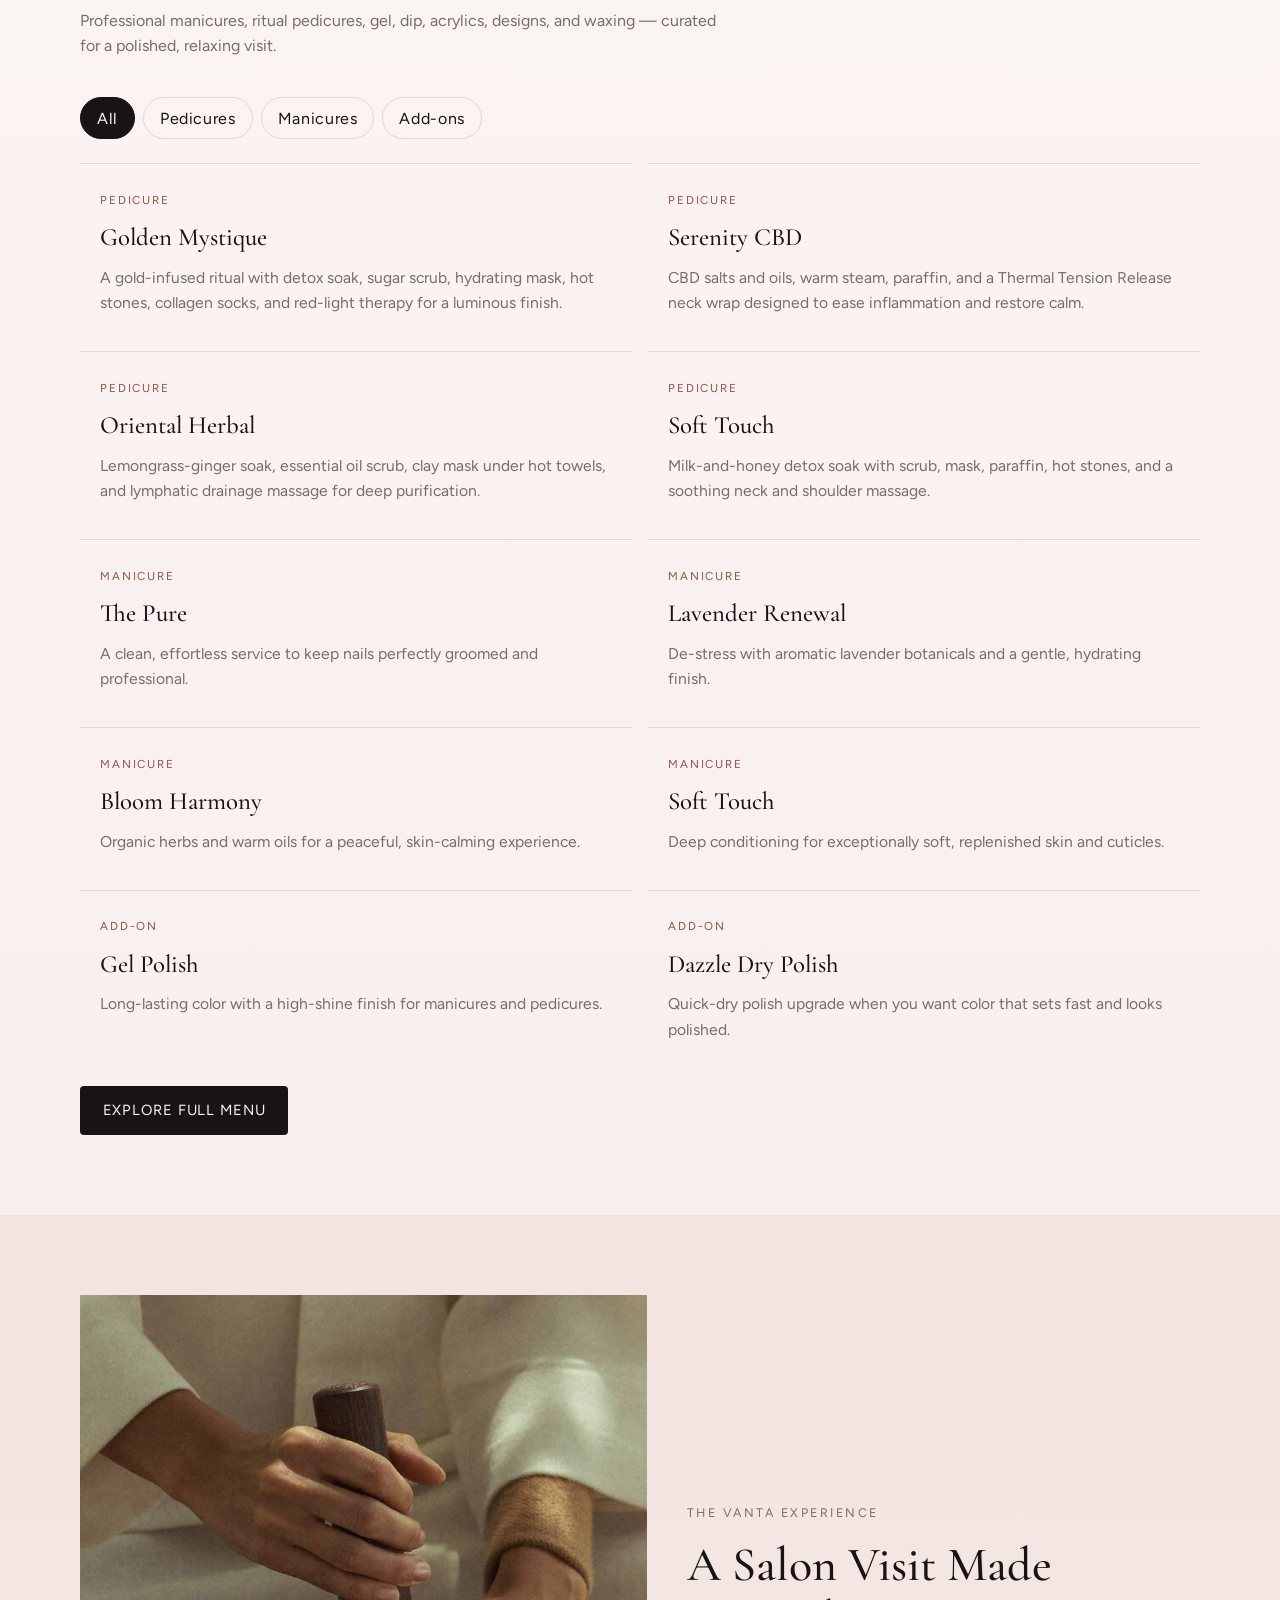
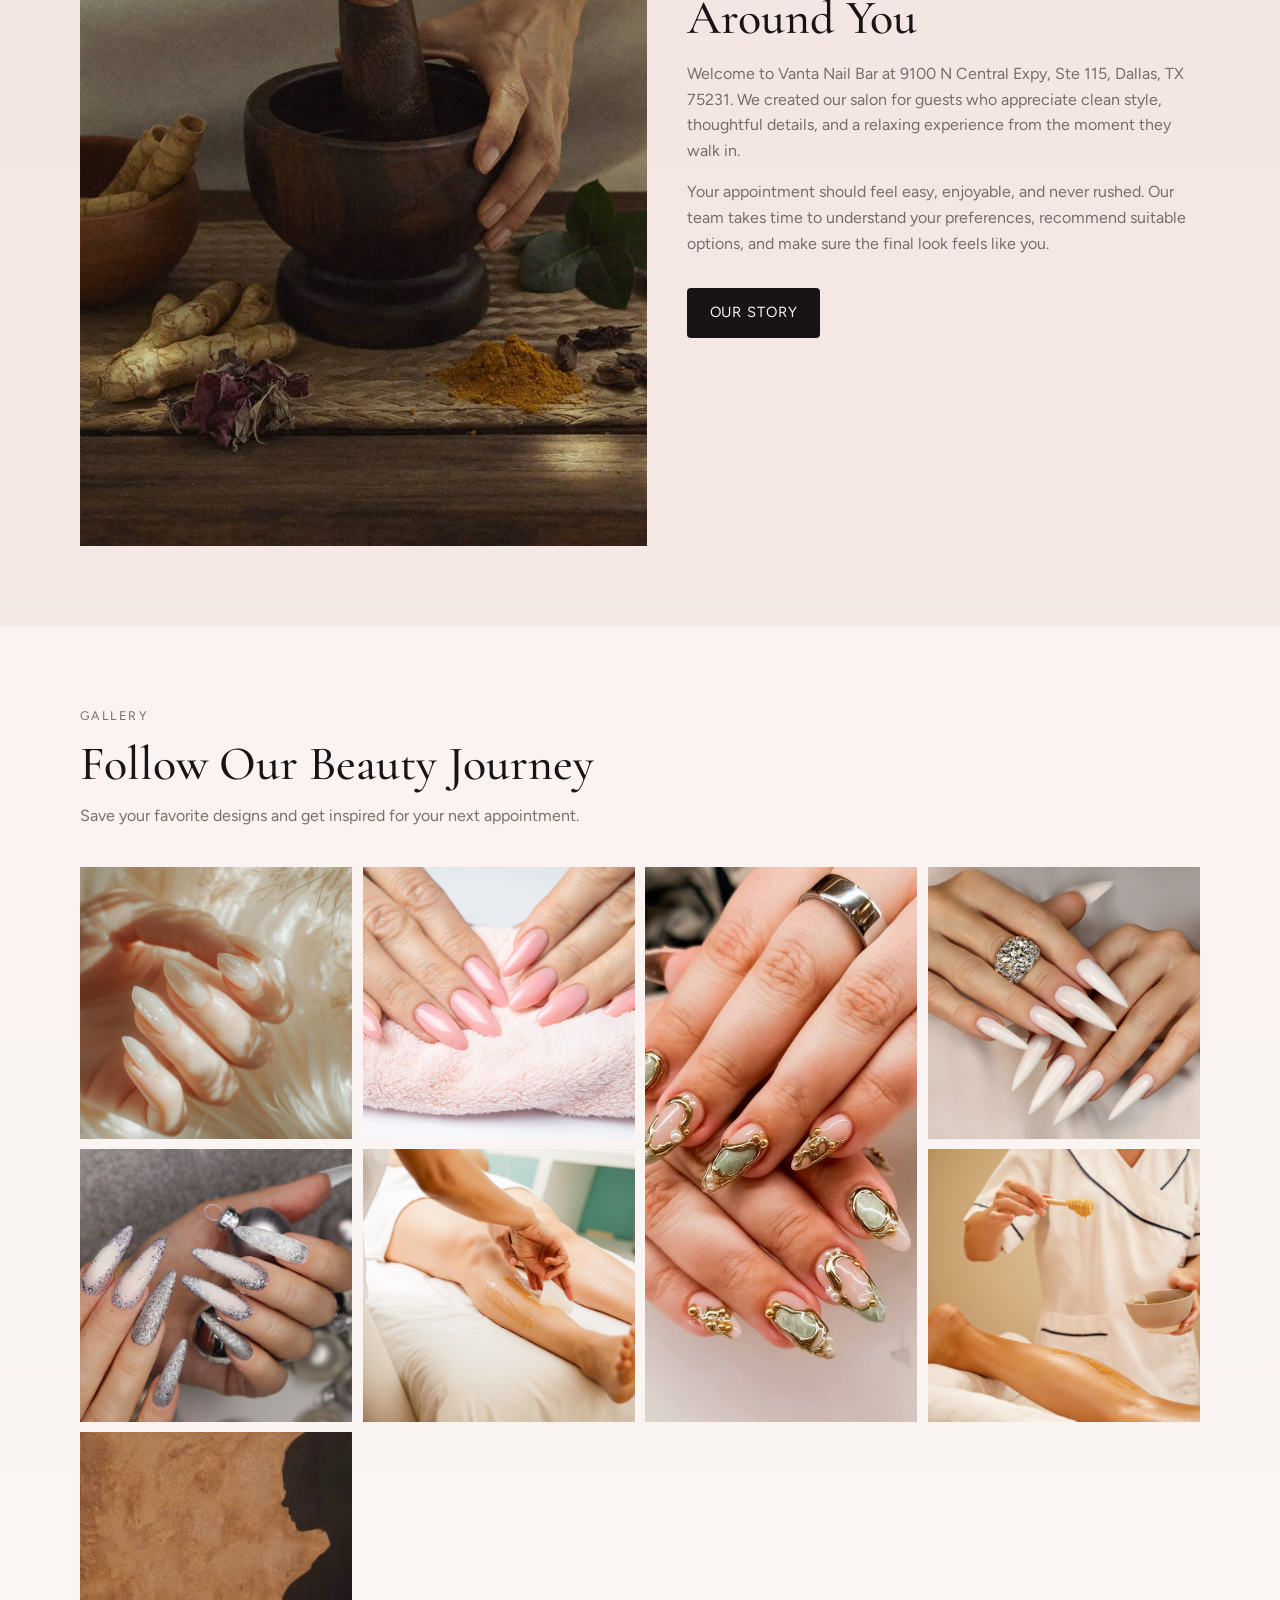
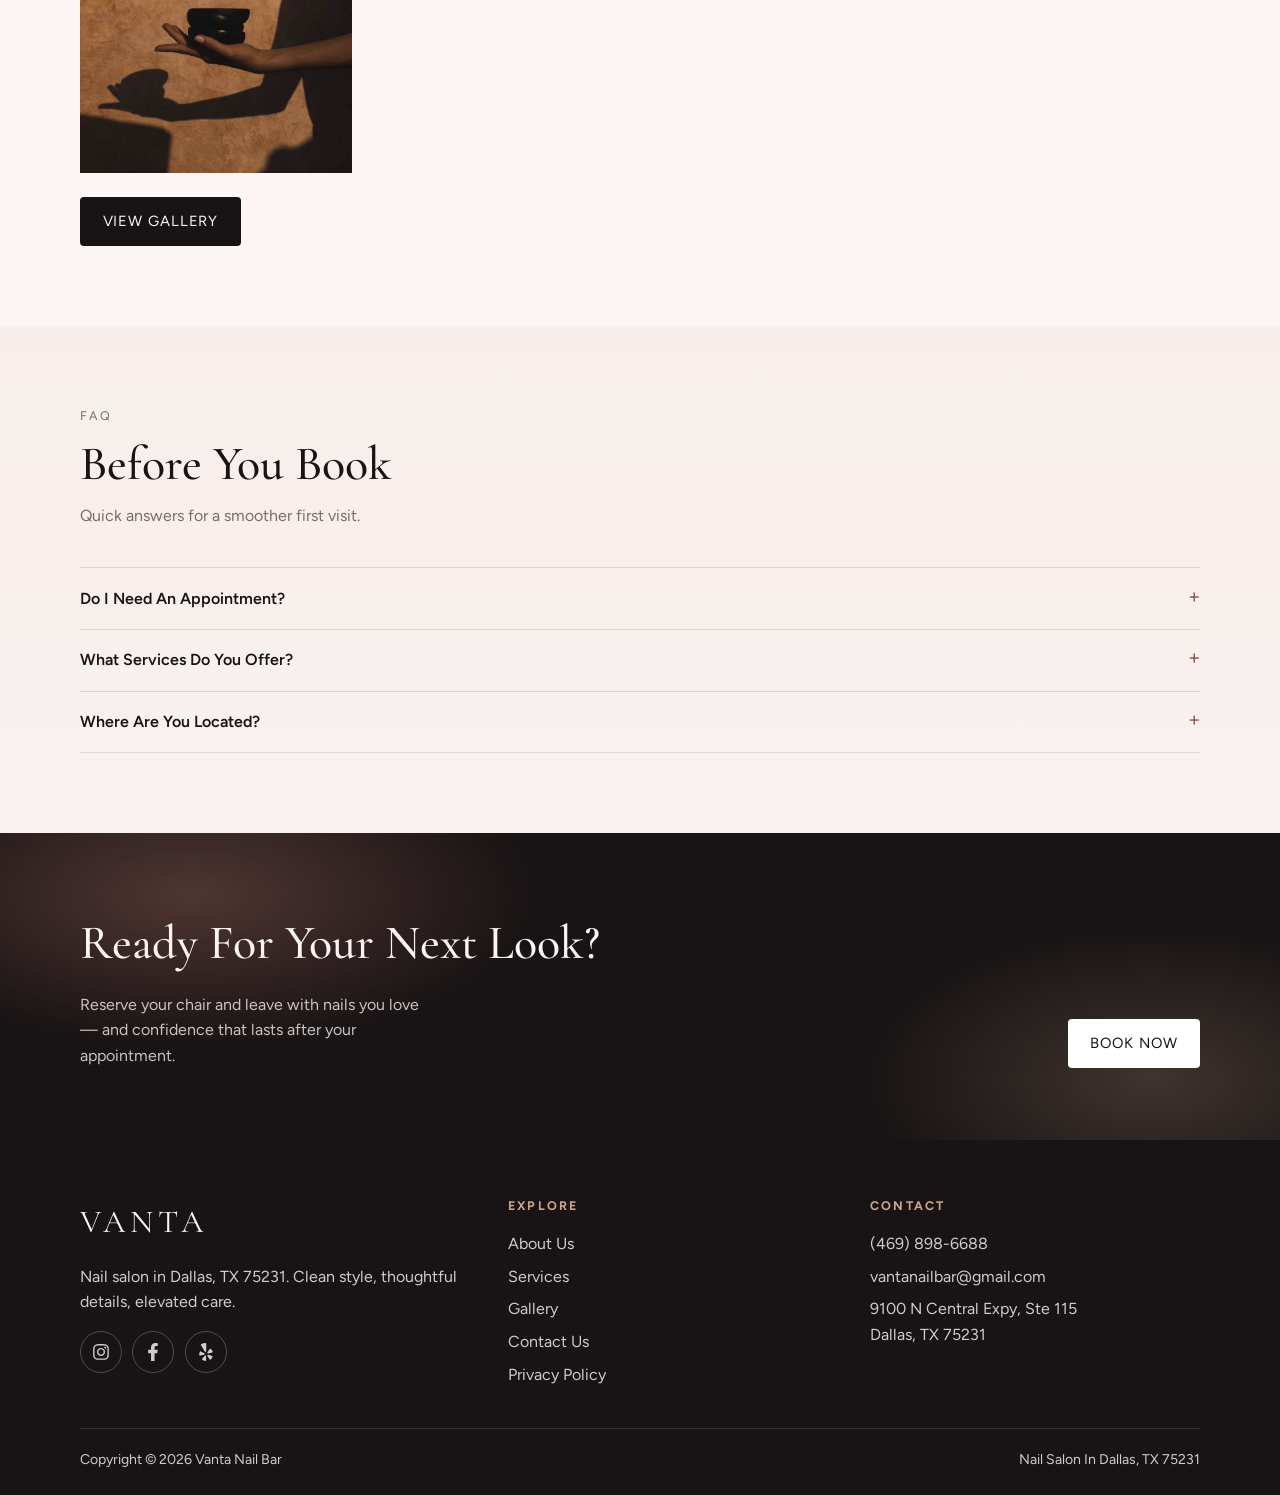
==== commit 96c6ab4e: "Add site-knowledge chat assistant to every page Introduce a floating Vanta Assistant chat box that a" ====
--- a/vanta-nail-bar/index.html
+++ b/vanta-nail-bar/index.html
@@ -333,5 +333,6 @@
   </div>
 
   <script src="assets/js/main.js"></script>
+  <script src="assets/js/chatbot.js"></script>
 </body>
 </html>
--- a/vanta-nail-bar/assets/css/styles.css
+++ b/vanta-nail-bar/assets/css/styles.css
@@ -1189,3 +1189,187 @@
     grid-template-columns: 1fr;
   }
 }
+
+/* Chatbot */
+.vanta-chat {
+  position: fixed;
+  right: 1.1rem;
+  bottom: 1.1rem;
+  z-index: 140;
+  font-family: var(--font-body);
+}
+
+.vanta-chat-toggle {
+  display: inline-flex;
+  align-items: center;
+  gap: 0.45rem;
+  min-height: 48px;
+  padding: 0.7rem 1rem;
+  border: 0;
+  border-radius: 999px;
+  background: var(--ink);
+  color: var(--pearl);
+  cursor: pointer;
+  box-shadow: var(--shadow);
+  letter-spacing: 0.04em;
+}
+
+.vanta-chat-toggle-icon {
+  font-size: 1.05rem;
+  line-height: 1;
+}
+
+.vanta-chat-panel {
+  position: absolute;
+  right: 0;
+  bottom: calc(100% + 0.75rem);
+  width: min(92vw, 380px);
+  height: min(72vh, 560px);
+  display: flex;
+  flex-direction: column;
+  background: #faf4f2;
+  color: var(--ink);
+  border: 1px solid var(--line);
+  box-shadow: var(--shadow);
+  overflow: hidden;
+}
+
+.vanta-chat-panel[hidden] {
+  display: none !important;
+}
+
+.vanta-chat-header {
+  display: flex;
+  justify-content: space-between;
+  gap: 1rem;
+  align-items: start;
+  padding: 1rem 1rem 0.85rem;
+  background: var(--ink);
+  color: var(--pearl);
+}
+
+.vanta-chat-kicker {
+  margin: 0 0 0.2rem;
+  font-size: 0.72rem;
+  letter-spacing: 0.16em;
+  text-transform: uppercase;
+  color: var(--champagne);
+}
+
+.vanta-chat-header h2 {
+  margin: 0;
+  font-family: var(--font-display);
+  font-size: 1.45rem;
+  font-weight: 500;
+  letter-spacing: 0.02em;
+  text-transform: capitalize;
+}
+
+.vanta-chat-close {
+  border: 0;
+  background: transparent;
+  color: var(--pearl);
+  font-size: 1rem;
+  cursor: pointer;
+  line-height: 1;
+  padding: 0.2rem;
+}
+
+.vanta-chat-messages {
+  flex: 1;
+  overflow-y: auto;
+  padding: 1rem;
+  display: grid;
+  gap: 0.7rem;
+  align-content: start;
+  background:
+    radial-gradient(420px 180px at 100% 0%, rgba(181, 118, 106, 0.12), transparent 70%),
+    #faf4f2;
+}
+
+.vanta-chat-msg {
+  max-width: 92%;
+  padding: 0.75rem 0.85rem;
+  border-radius: 12px;
+  font-size: 0.94rem;
+  line-height: 1.45;
+  white-space: normal;
+}
+
+.vanta-chat-msg a {
+  color: var(--rose-deep);
+  text-decoration: underline;
+}
+
+.vanta-chat-msg.bot {
+  justify-self: start;
+  background: rgba(255, 255, 255, 0.92);
+  border: 1px solid var(--line);
+}
+
+.vanta-chat-msg.user {
+  justify-self: end;
+  background: var(--ink);
+  color: var(--pearl);
+}
+
+.vanta-chat-msg.is-thinking {
+  color: var(--stone);
+  font-style: italic;
+}
+
+.vanta-chat-suggestions {
+  display: flex;
+  flex-wrap: wrap;
+  gap: 0.4rem;
+  padding: 0 0.85rem 0.65rem;
+}
+
+.vanta-chat-suggestions button {
+  border: 1px solid var(--line);
+  background: #fff;
+  color: var(--ink);
+  border-radius: 999px;
+  min-height: 32px;
+  padding: 0.25rem 0.7rem;
+  font-size: 0.8rem;
+  cursor: pointer;
+}
+
+.vanta-chat-suggestions button:hover {
+  border-color: var(--ink);
+}
+
+.vanta-chat-form {
+  display: grid;
+  grid-template-columns: 1fr auto;
+  gap: 0.45rem;
+  padding: 0.75rem;
+  border-top: 1px solid var(--line);
+  background: rgba(255, 255, 255, 0.8);
+}
+
+.vanta-chat-form input {
+  border: 1px solid var(--line);
+  border-radius: var(--radius);
+  padding: 0.7rem 0.8rem;
+  background: #fff;
+  color: var(--ink);
+}
+
+.vanta-chat-send {
+  border: 0;
+  background: var(--ink);
+  color: var(--pearl);
+  border-radius: var(--radius);
+  padding: 0 0.95rem;
+  cursor: pointer;
+  letter-spacing: 0.04em;
+}
+
+@media (max-width: 820px) {
+  .vanta-chat {
+    right: 1rem;
+    bottom: 5.4rem;
+  }
+}
